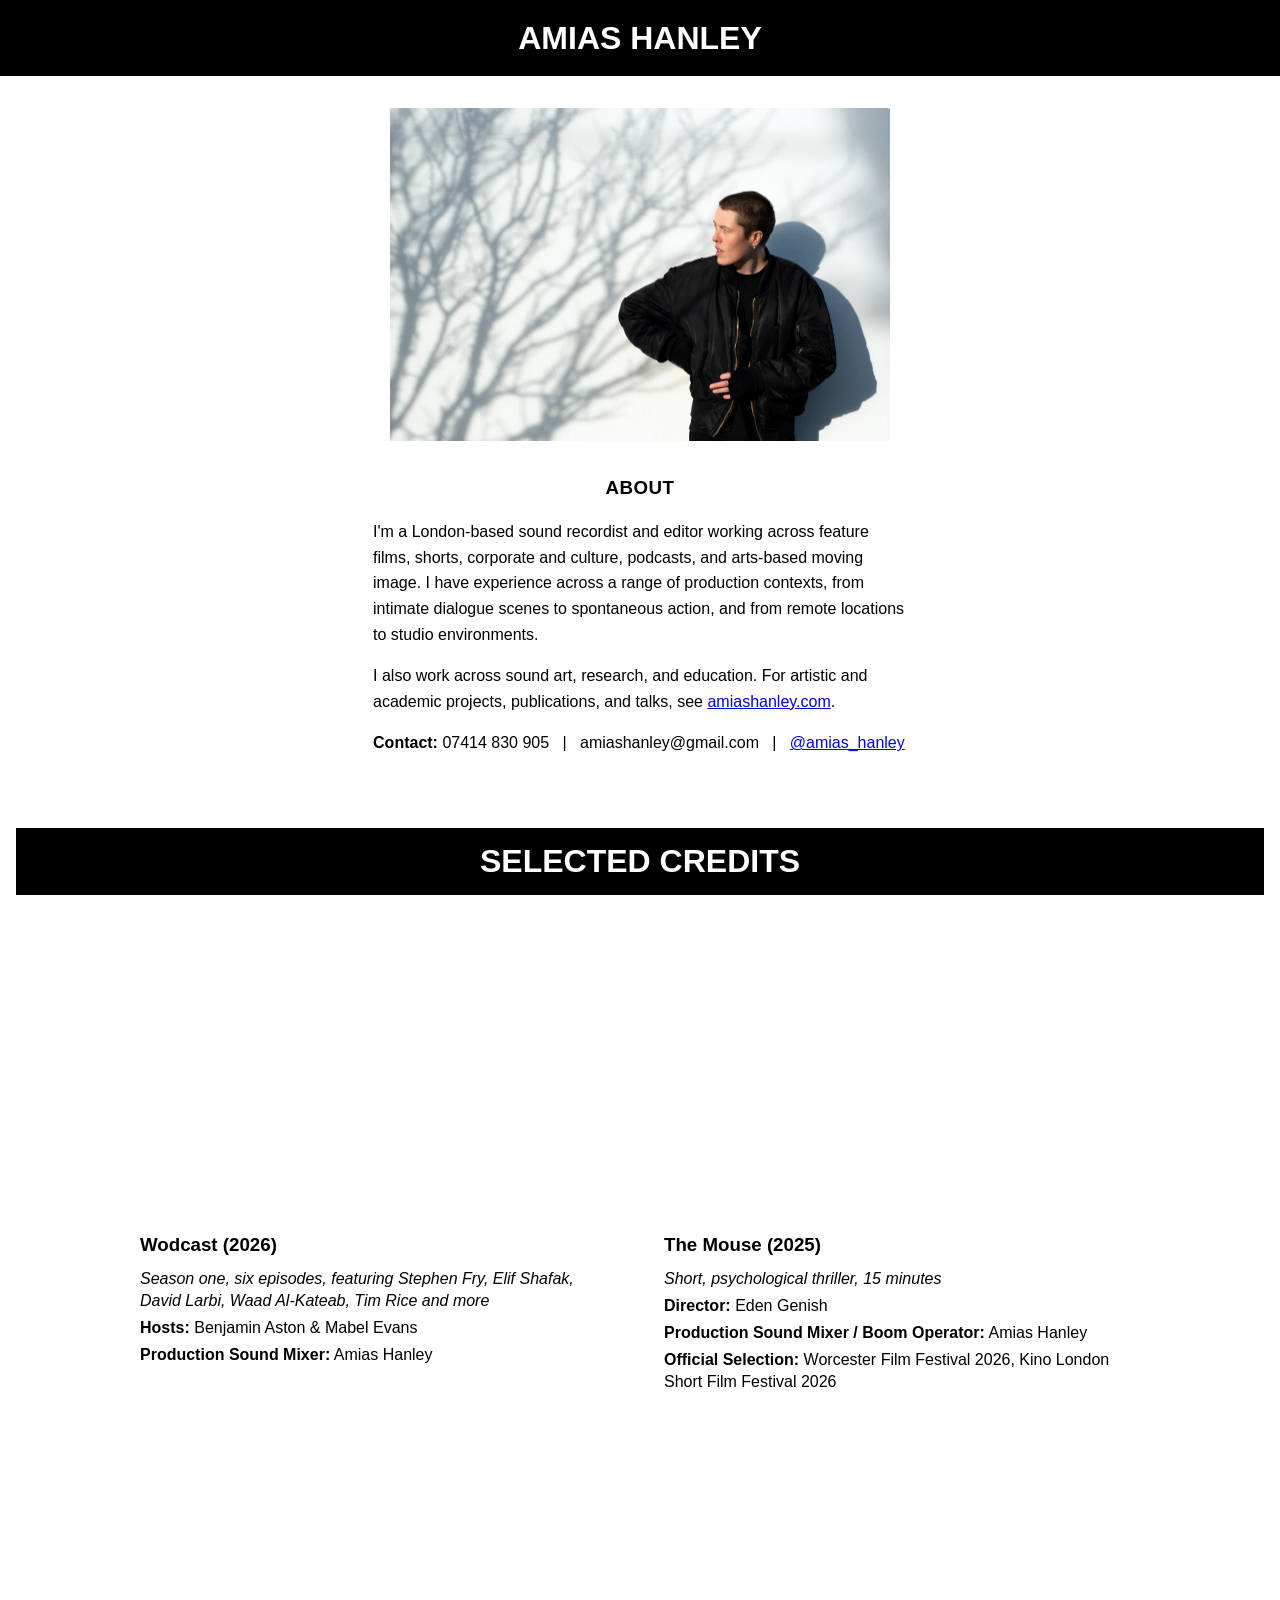
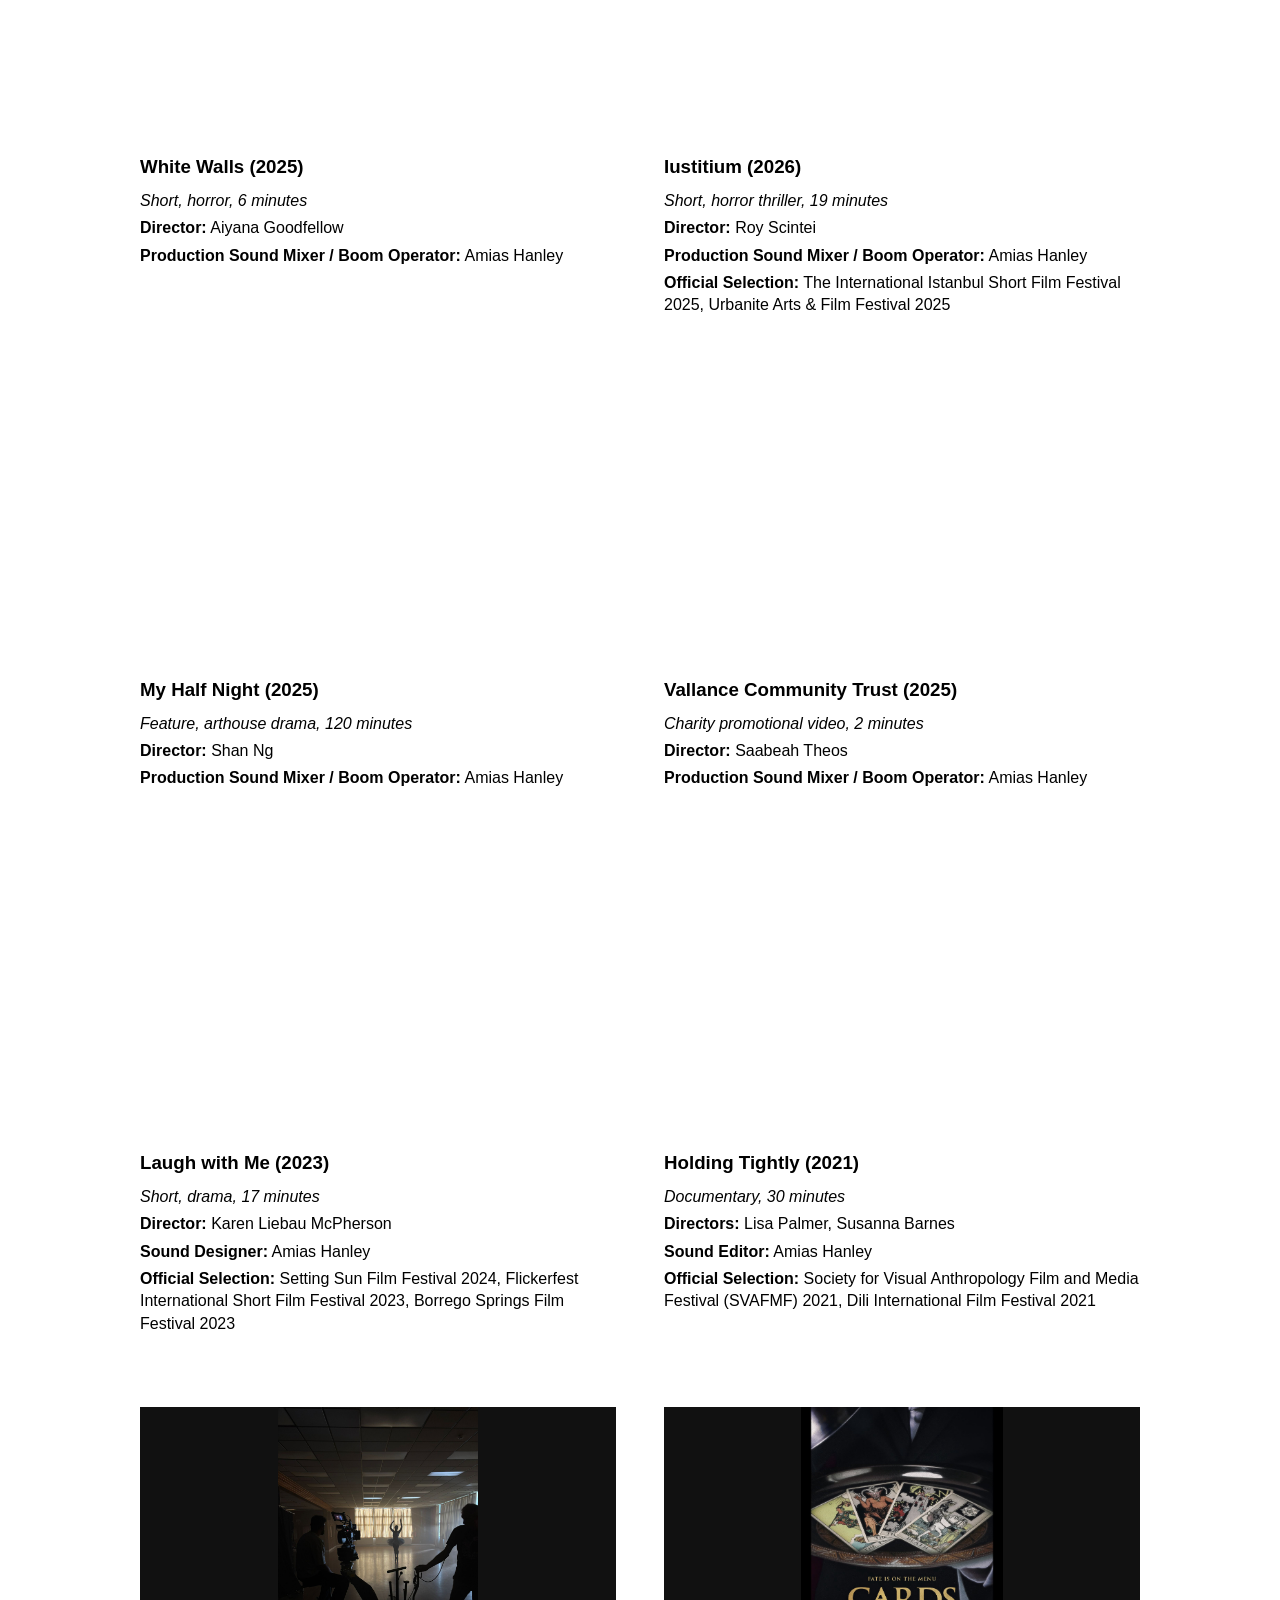
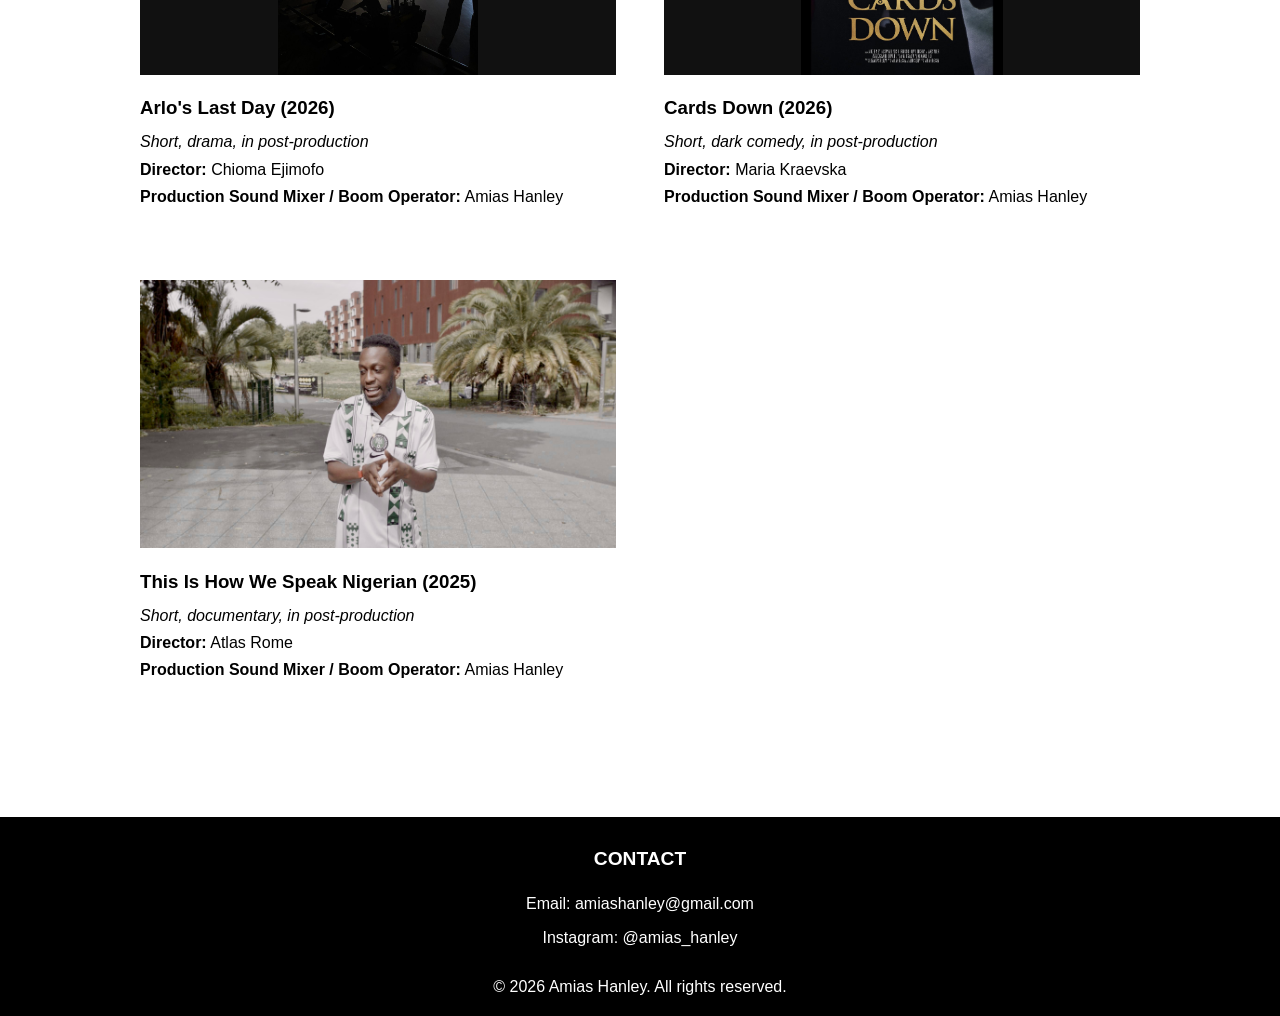
==== index.html @ 49373cad "Remove dynamic title section from index.html Removed dynamic title section from the HTML." ====
<!DOCTYPE html>
<html lang="en">
<head>
  <meta charset="UTF-8">
  <meta name="viewport" content="width=device-width, initial-scale=1.0">

  <title>Amias Hanley | Sound</title>

  <link rel="icon" href="images/003-ahs.favicon.transparent.png" type="image/png">

  <link rel="preconnect" href="https://fonts.googleapis.com">
  <link rel="preconnect" href="https://fonts.gstatic.com" crossorigin>
  <link href="https://fonts.googleapis.com/css2?family=IBM+Plex+Sans:ital,wght@0,300;0,400;0,500;0,600;0,700;1,400&display=swap" rel="stylesheet">

  <link rel="stylesheet" href="style.css">
</head>
<body>
  <!-- Header Section -->
  <header>
    <h1>AMIAS HANLEY</h1>
  </header>

    <!-- About Section -->
<section id="about">
  <img src="images/001-amias-hanley-photo-devika-bilimoria.jpg" alt="Portrait of Amias Hanley. Photo: Devika Bilimoria">
  <h3>ABOUT</h3>
  <p>I'm a London-based sound recordist and editor working across feature films, shorts, corporate and culture, podcasts, and arts-based moving image. I have experience across a range of production contexts, from intimate dialogue scenes to spontaneous action, and from remote locations to studio environments.</p>

  <p>I also work across sound art, research, and education. For artistic and academic projects, publications, and talks, see <a href="https://www.amiashanley.com" target="_blank">amiashanley.com</a>.</p>
  <p><strong>Contact:</strong> 07414 830 905 &nbsp; | &nbsp; amiashanley@gmail.com &nbsp; | &nbsp; <a href="https://instagram.com/amias_hanley" target="_blank">@amias_hanley</a></p>
</section>

<!-- Film Section: Video Grid -->
<section id="film-section">
  <h2 class="film-heading">Selected Credits</h2>
  <div class="content-grid">

    <!-- Wodcast -->
    <div class="content-item">
      <div class="video-container">
        <iframe 
          src="https://www.youtube.com/embed/XvIjph0xPK0" 
          title="YouTube video player" 
          frameborder="0" 
          allow="accelerometer; autoplay; clipboard-write; encrypted-media; gyroscope; picture-in-picture" 
          allowfullscreen>
        </iframe>
      </div>
      <div class="project">
        <h3>Wodcast (2026)</h3>
        <p><em>Season one, six episodes, featuring Stephen Fry, Elif Shafak, David Larbi, Waad Al-Kateab, Tim Rice and more</em></p>
        <p><strong>Hosts:</strong> Benjamin Aston & Mabel Evans</p>
        <p><strong>Production Sound Mixer:</strong> Amias Hanley</p>
      </div>
    </div>

     <!-- The Mouse -->
    <div class="content-item">
  <div class="video-container">
    <iframe 
      src="https://www.youtube.com/embed/_j5LCXTcDgM" 
      title="YouTube video player" 
      frameborder="0" 
      allow="accelerometer; autoplay; clipboard-write; encrypted-media; gyroscope; picture-in-picture" 
      allowfullscreen>
    </iframe>
  </div>
  <div class="project">
    <h3>The Mouse (2025)</h3>
    <p><em>Short, psychological thriller, 15 minutes</em></p>
    <p><strong>Director:</strong> Eden Genish</p>
    <p><strong>Production Sound Mixer / Boom Operator:</strong> Amias Hanley</p>
    <p><strong>Official Selection:</strong> Worcester Film Festival 2026, Kino London Short Film Festival 2026</p>
  </div>
</div>

    <!-- White Walls -->
    <div class="content-item">
      <div class="video-container">
        <iframe 
          src="https://www.youtube.com/embed/Se4Akojj3Lo" 
          title="YouTube video player" 
          frameborder="0" 
          allow="accelerometer; autoplay; clipboard-write; encrypted-media; gyroscope; picture-in-picture" 
          allowfullscreen>
        </iframe>
      </div>
      <div class="project">
        <h3>White Walls (2025)</h3>
        <p><em>Short, horror, 6 minutes</em></p>
        <p><strong>Director:</strong> Aiyana Goodfellow</p>
        <p><strong>Production Sound Mixer / Boom Operator:</strong> Amias Hanley</p>
      </div>
    </div>

    <!-- Iustitium -->
    <div class="content-item">
  <div class="video-container">
    <iframe width="560" height="315" src="https://www.youtube.com/embed/ovKR_017igU?si=QKPlKV_r1Uzd54P8" title="YouTube video player" frameborder="0" allow="accelerometer; autoplay; clipboard-write; encrypted-media; gyroscope; picture-in-picture; web-share" referrerpolicy="strict-origin-when-cross-origin" allowfullscreen></iframe>
  </div>
  <div class="project">
    <h3>Iustitium (2026)</h3>
    <p><em>Short, horror thriller, 19 minutes</em></p>
    <p><strong>Director:</strong> Roy Scintei</p>
    <p><strong>Production Sound Mixer / Boom Operator:</strong> Amias Hanley</p>
    <p><strong>Official Selection:</strong> The International Istanbul Short Film Festival 2025, Urbanite Arts & Film Festival 2025</p>
  </div>
</div>

    <!-- My Half Night -->
    <div class="content-item">
      <div class="video-container">
        <iframe 
          src="https://www.youtube.com/embed/kbrAOAvagnM" 
          title="YouTube video player" 
          frameborder="0" 
          allow="accelerometer; autoplay; clipboard-write; encrypted-media; gyroscope; picture-in-picture" 
          allowfullscreen>
        </iframe>
      </div>
      <div class="project">
        <h3>My Half Night (2025)</h3>
        <p><em>Feature, arthouse drama, 120 minutes</em></p>
        <p><strong>Director:</strong> Shan Ng</p>
        <p><strong>Production Sound Mixer / Boom Operator:</strong> Amias Hanley</p>
      </div>
    </div>

    <!-- Vallance Community Trust -->
<div class="content-item">
  <div class="video-container">
    <iframe 
      src="https://player.vimeo.com/video/1195422866"
      frameborder="0" 
      allow="autoplay; fullscreen; picture-in-picture" 
      allowfullscreen>
    </iframe>
  </div>
  <div class="project">
    <h3>Vallance Community Trust (2025)</h3>
    <p><em>Charity promotional video, 2 minutes</em></p>
    <p><strong>Director:</strong> Saabeah Theos</p>
    <p><strong>Production Sound Mixer / Boom Operator:</strong> Amias Hanley</p>
  </div>
</div>

    <!-- Laugh with Me -->
    <div class="content-item">
      <div class="video-container">
        <iframe 
          src="https://www.youtube.com/embed/NxhBD2s2a7E" 
          title="YouTube video player" 
          frameborder="0" 
          allow="accelerometer; autoplay; clipboard-write; encrypted-media; gyroscope; picture-in-picture" 
          allowfullscreen>
        </iframe>
      </div>
      <div class="project">
        <h3>Laugh with Me (2023)</h3>
        <p><em>Short, drama, 17 minutes</em></p>
        <p><strong>Director:</strong> Karen Liebau McPherson</p>
        <p><strong>Sound Designer:</strong> Amias Hanley</p>
        <p><strong>Official Selection:</strong> Setting Sun Film Festival 2024, Flickerfest International Short Film Festival 2023, Borrego Springs Film Festival 2023</p>
      </div>
    </div>

    <!-- Holding Tightly -->
    <div class="content-item">
      <div class="video-container">
        <iframe 
          src="https://player.vimeo.com/video/551351079"
          frameborder="0" 
          allow="autoplay; fullscreen; picture-in-picture" 
          allowfullscreen>
        </iframe>
      </div>
      <div class="project">
        <h3>Holding Tightly (2021)</h3> 
        <p><em>Documentary, 30 minutes</em></p>
        <p><strong>Directors:</strong> Lisa Palmer, Susanna Barnes</p>
        <p><strong>Sound Editor:</strong> Amias Hanley</p>
        <p><strong>Official Selection:</strong> Society for Visual Anthropology Film and Media Festival (SVAFMF) 2021, Dili International Film Festival 2021</p>
      </div>
    </div>

    <!-- Arlo's Last Day: still in post -->
    <div class="content-item">
      <div class="video-container is-poster">
        <img src="images/001-arlo's-last-day-bts.jpg" alt="arlo's-last-day-bts">
      </div>
      <div class="project">
        <h3>Arlo's Last Day (2026)</h3>
        <p><em>Short, drama, in post-production</em></p>
        <p><strong>Director:</strong> Chioma Ejimofo</p>
        <p><strong>Production Sound Mixer / Boom Operator:</strong> Amias Hanley</p>
      </div>
    </div>

    <!-- Cards Down: still in post -->
    <div class="content-item"> 
      <div class="video-container is-poster">
        <img src="images/001-cards-down.jpg" alt="cards-down">
      </div>
      <div class="project">
        <h3>Cards Down (2026)</h3>
        <p><em>Short, dark comedy, in post-production</em></p>
        <p><strong>Director:</strong> Maria Kraevska</p>
        <p><strong>Production Sound Mixer / Boom Operator:</strong> Amias Hanley</p>
      </div>
    </div>

 <!-- This Is How We Speak Nigerian: NOTE - need filmmaker permission before using footage -->
    <div class="content-item">
      <div class="video-container">
        <img src="images/001-tihwsn.jpg" alt="This Is How We Speak Nigerian (film still)" style="width: 100%; height: auto; object-fit: cover;">
      </div>
      <div class="project">
        <h3>This Is How We Speak Nigerian (2025)</h3>
        <p><em>Short, documentary, in post-production</em></p>
        <p><strong>Director:</strong> Atlas Rome</p>
        <p><strong>Production Sound Mixer / Boom Operator:</strong> Amias Hanley</p>
      </div>
    </div>
    
  </div>
</section>
  
  <!-- Footer Section -->
<footer>
  <div class="footer-content">
    <div class="contact">
      <h3>Contact</h3>
      <p>Email: amiashanley@gmail.com</p>
      <p>Instagram: @amias_hanley</p>
      <!-- Or add social media links -->
    </div>
    <div class="copyright">
      <p>&copy; 2026 Amias Hanley. All rights reserved.</p>
    </div>
  </div>
</footer>

  <!-- Link to your JavaScript file -->
  <script src="script.js"></script>
</body>
</html>
---- style.css ----
body {
  font-family: Arial, sans-serif;
  margin: 0;
  padding: 0;
  line-height: 1.6;
}

header {
  text-align: center;
  background: #000000;
  color: #fff;
  padding: 0.02rem 0;
  margin: 0;
  line-height: 1;
}

#about {
  text-align: left;
  margin: 2rem auto;
  max-width: 800px;
  padding: 0 2rem;
}

#about img {
  max-width: 100%;
  height: auto; 
  display: block; 
  margin: 0 auto;
}

@media (min-width: 768px) {
  #about img {
    max-width: 500px;
  }
}

.project {
  text-align: left;
  margin-bottom: 1.5rem;
}

.project h3 {
  margin-bottom: 0.5rem;
}

h2 {
  font-family: Arial, sans-serif;
  font-size: 2rem;
  text-align: center;
  margin: 1.5rem 0;
  color: #000000;;
}

#about h3 {
  text-align: center;
  margin-top: 2rem;
  margin-bottom: 1rem;
  text-transform: uppercase;
  letter-spacing: 0.5px;
  font-weight: bold;
}

#about p {
  max-width: 60ch;
  margin-left: auto;
  margin-right: auto;
}

.film-heading {
  font-family: Arial, sans-serif;
  font-size: 2rem;
  text-align: center;
  margin: 1.5rem auto;
  background: #000000;
  color: #fff;
  padding: 0.5rem;
  text-transform: uppercase;
}

.podcast-heading {
  font-family: Arial, sans-serif;
  font-size: 2rem;
  text-align: center;
  margin: 1.5rem 0;
  background: #000000;
  color: #fff;
  padding: 0.5rem;
  text-transform: uppercase;
  
}

.project p {
  margin: 0.3rem 0;
  line-height: 1.4;
}

.content-grid {
  display: grid;
  grid-template-columns: repeat(2, 1fr);
  gap: 3rem; /* Increase from 2rem */
  margin: 3rem; /* Increase from 2rem */
  max-width: 1000px; /* Add a max-width */
  margin-left: auto;
  margin-right: auto;
}

.content-item {
  text-align: center;
}

/* Video Container Styling */
.video-container {
  position: relative;
  padding-bottom: 56.25%; /* 16:9 aspect ratio */
  height: 0;
  overflow: hidden;
  max-width: 100%;
}

.video-container iframe {
  position: absolute;
  top: 0;
  left: 0;
  width: 100%;
  height: 100%;
  border: 0;
}

/* Poster variant: same box, different content fit */
.video-container.is-poster {
  /* keep the 16:9 box unless you want a taller poster shape */
  background: #111;  /* letterbox tone */
}

/* Make the image fill the box without cropping */
.video-container.is-poster > img {
  position: absolute;   /* match iframe positioning */
  top: 0; left: 0;
  width: 100%;
  height: 100%;
  object-fit: contain;   /* full poster visible, no crop */
  display: block;
  border: 0;
}

/* Podcast Container Styling */
.podcast-container {
  position: relative;
  width: 100%;
  height: 360px; /* Increased height to accommodate larger players */
  overflow: hidden;
  box-shadow: 0 2px 8px rgba(0,0,0,0.1);
}

/* Prevent poster cropping inside the video aspect box */
.poster-container {
  display: flex;
  justify-content: center;
  align-items: center;
  overflow: hidden; /* keeps the box shape consistent */
}

.poster-image {
  width: 100%;
  height: 100%;
  object-fit: contain; /* ensure full poster is visible */
  background: #111; /* optional letterbox space for aesthetics */
}

.podcast-logo {
  position: absolute;
  top: 0;
  left: 0;
  width: 100%;
  height: 180px; /* Height for logo */
  object-fit: cover;
  z-index: 1;
}

/* Special case for podcasts without players - image fills full container */
.podcast-container.image-only .podcast-logo {
  height: 100%; /* Fill the entire 360px container */
}

.podcast-container iframe {
  position: absolute;
  bottom: 0;
  left: 0;
  width: 100%;
  height: 180px;
  border: 0;
  z-index: 2;
}

/* Responsive Design */
@media (max-width: 768px) {
  .content-grid {
    grid-template-columns: 1fr;
  }
}

#dynamic-title {
  font-size: 2rem;
  text-align: center;
  display: flex;
  justify-content: center;
  align-items: center;
}

#changing-text {
  display: inline-block;
  width: 8ch;
  text-align: center;
  margin-left: 0.5rem;
  animation: fade-in-out 3s infinite;
  color: goldenrod;
}

@keyframes fade-in-out {
  0% { opacity: 1; }
  100% { opacity: 1; }
}

footer {
  background: #000000;
  color: #fff;
  text-align: center;
  padding: 0.5rem 0;
  margin-top: 3rem;
}

.footer-content {
  max-width: 800px;
  margin: 0 auto;
  padding: 0 2rem;
}

footer h3 {
  margin-bottom: 1rem;
  font-size: 1.2rem;
  text-transform: uppercase;
}

footer p {
  margin: 0.5rem 0;
}

.contact {
  margin-bottom: 1.5rem;
}

section {
  padding: 1rem;
}

.content-grid {
  padding: 0 1rem;
}

.content-item, iframe {
  max-width: 100%; 
}
#about p {
  max-width: 60ch;
  margin-left: auto;
  margin-right: auto;
}

#about h3 {
  text-transform: uppercase;
  letter-spacing: 0.5px;
  font-weight: bold;
}

#about img {
  border-radius: 2px;
}
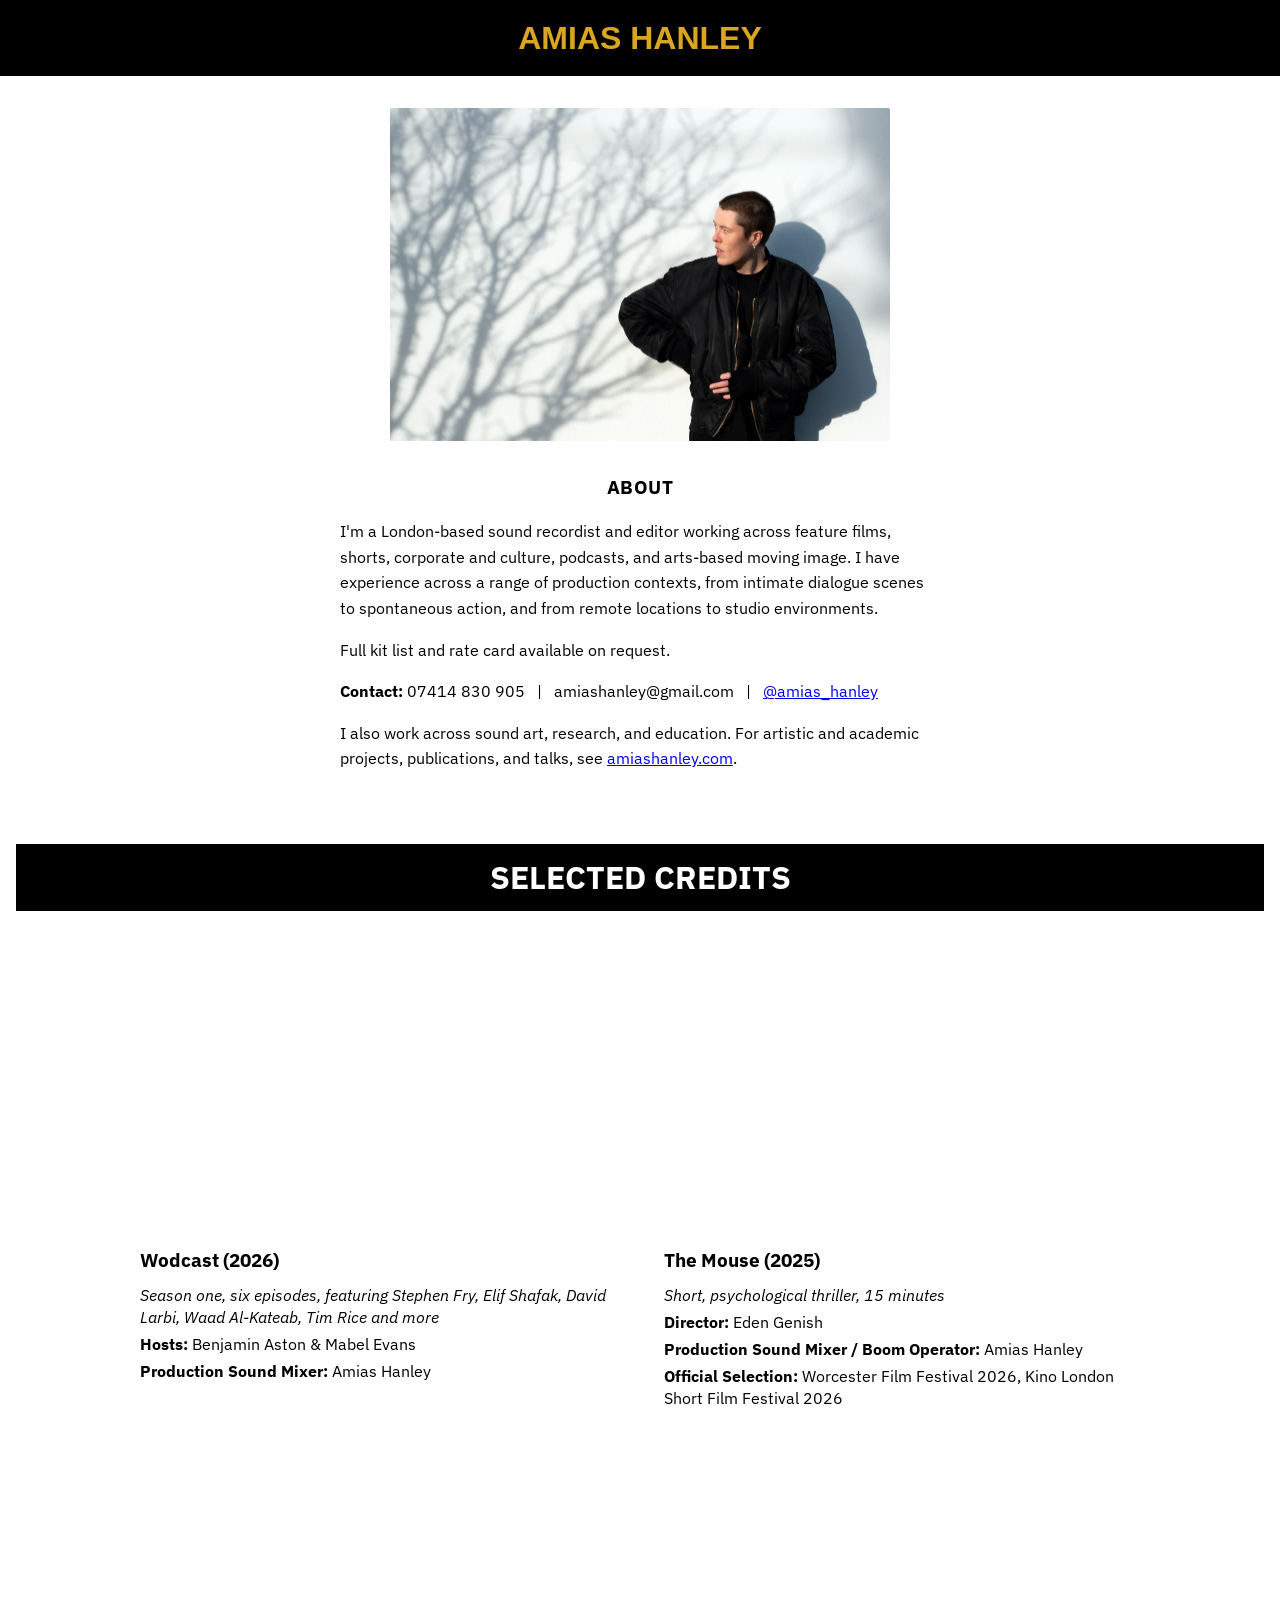
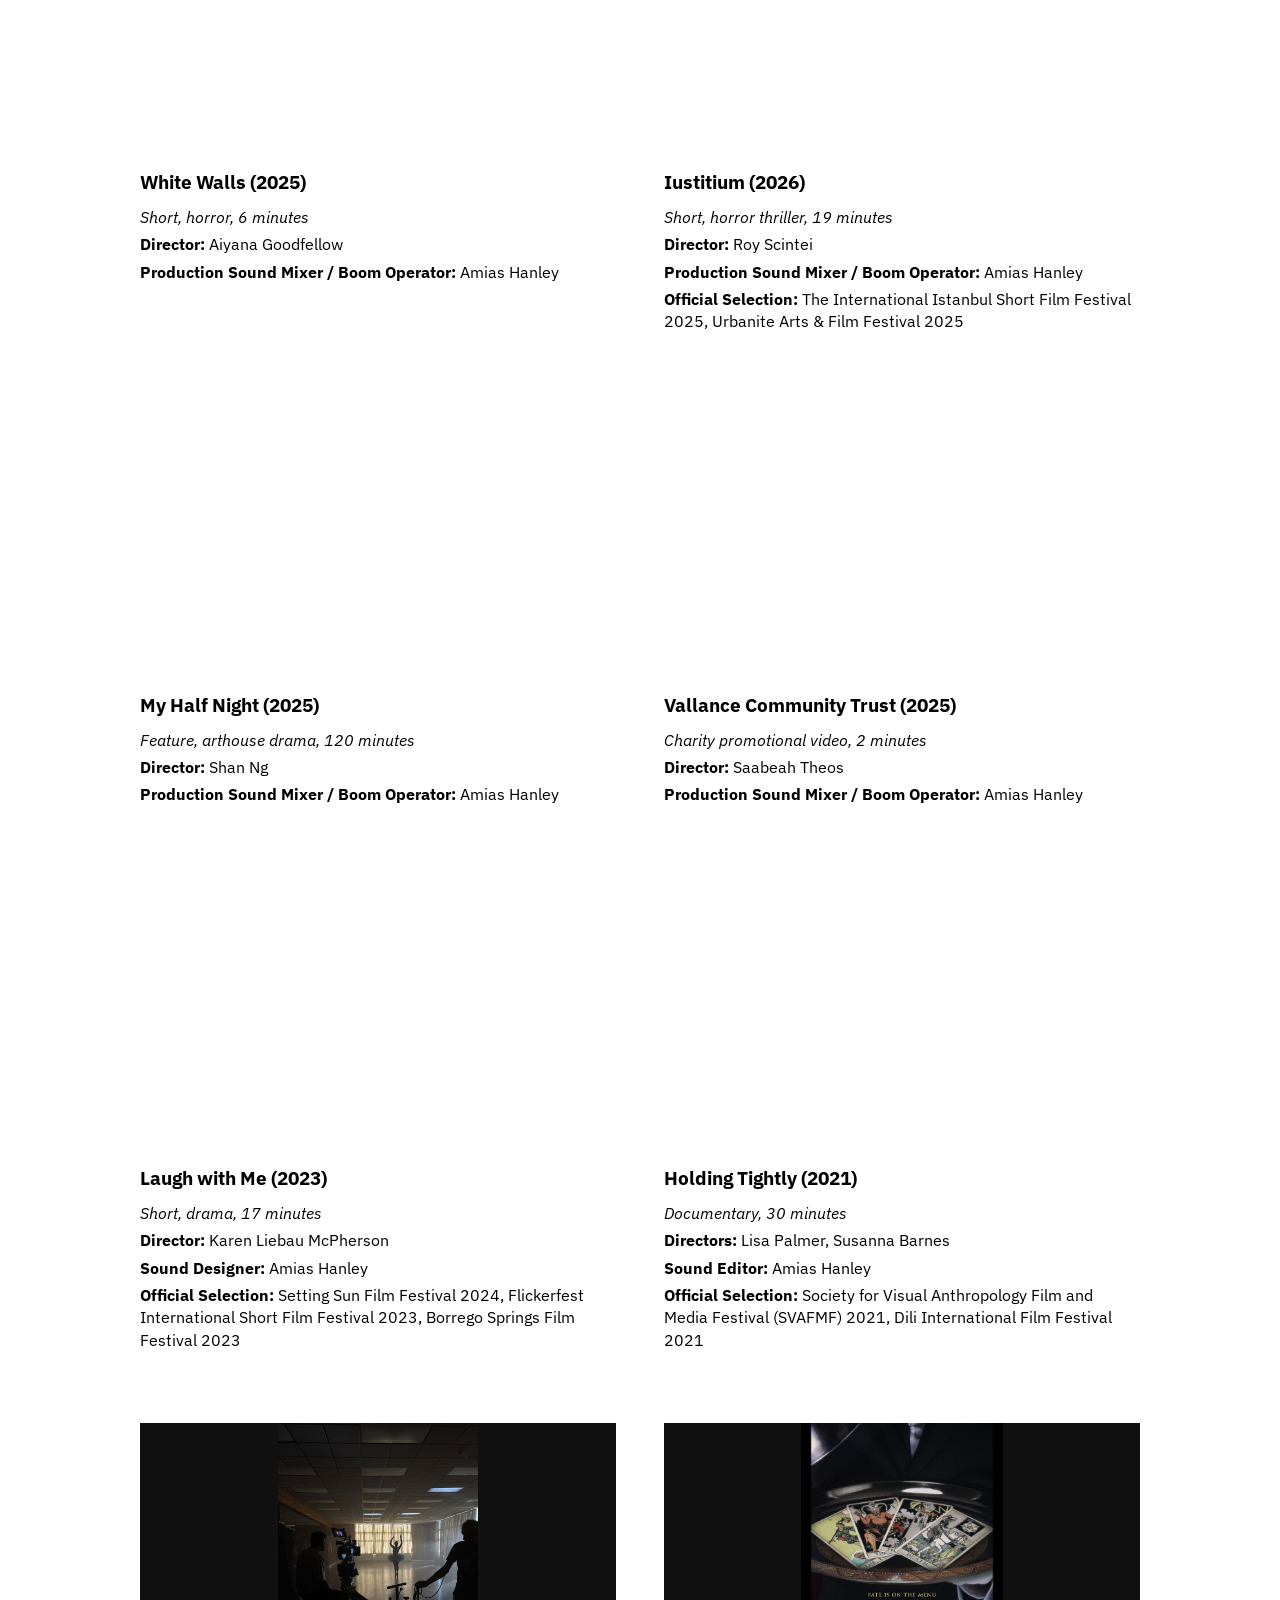
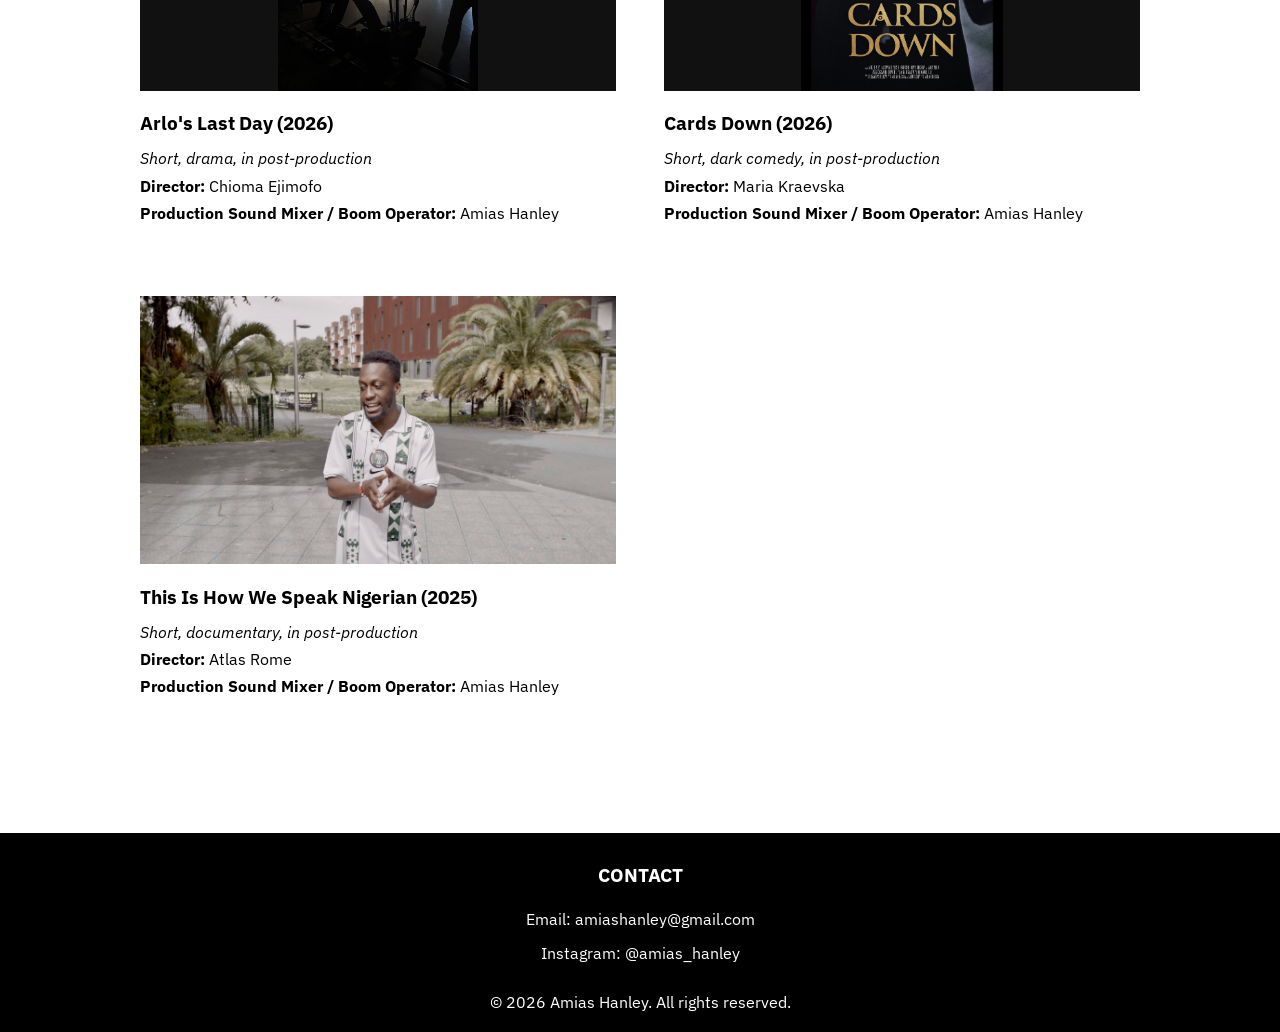
==== commit 02312562: "Update contact details and add kit list note Rearranged contact information and added a note about k" ====
--- a/index.html
+++ b/index.html
@@ -26,8 +26,11 @@
   <h3>ABOUT</h3>
   <p>I'm a London-based sound recordist and editor working across feature films, shorts, corporate and culture, podcasts, and arts-based moving image. I have experience across a range of production contexts, from intimate dialogue scenes to spontaneous action, and from remote locations to studio environments.</p>
 
-  <p>I also work across sound art, research, and education. For artistic and academic projects, publications, and talks, see <a href="https://www.amiashanley.com" target="_blank">amiashanley.com</a>.</p>
-  <p><strong>Contact:</strong> 07414 830 905 &nbsp; | &nbsp; amiashanley@gmail.com &nbsp; | &nbsp; <a href="https://instagram.com/amias_hanley" target="_blank">@amias_hanley</a></p>
+<p>Full kit list and rate card available on request.</p>
+
+<p><strong>Contact:</strong> 07414 830 905 &nbsp; | &nbsp; amiashanley@gmail.com &nbsp; | &nbsp; <a href="https://instagram.com/amias_hanley" target="_blank">@amias_hanley</a></p>
+
+<p>I also work across sound art, research, and education. For artistic and academic projects, publications, and talks, see <a href="https://www.amiashanley.com" target="_blank">amiashanley.com</a>.</p>
 </section>
 
 <!-- Film Section: Video Grid -->
--- a/style.css
+++ b/style.css
@@ -1,5 +1,5 @@
 body {
-  font-family: Arial, sans-serif;
+  font-family: "IBM Plex Sans", sans-serif;
   margin: 0;
   padding: 0;
   line-height: 1.6;
@@ -7,11 +7,15 @@
 
 header {
   text-align: center;
-  background: #000000;
-  color: #fff;
+  background: #000000; 
+  color: goldenrod;
   padding: 0.02rem 0;
   margin: 0;
   line-height: 1;
+}
+
+header h1 {
+  font-family: Arial, sans-serif;
 }
 
 #about {
@@ -67,21 +71,10 @@
 }
 
 .film-heading {
-  font-family: Arial, sans-serif;
+  font-family: "IBM Plex Sans", sans-serif;
   font-size: 2rem;
   text-align: center;
   margin: 1.5rem auto;
-  background: #000000;
-  color: #fff;
-  padding: 0.5rem;
-  text-transform: uppercase;
-}
-
-.podcast-heading {
-  font-family: Arial, sans-serif;
-  font-size: 2rem;
-  text-align: center;
-  margin: 1.5rem 0;
   background: #000000;
   color: #fff;
   padding: 0.5rem;
@@ -199,28 +192,6 @@
   }
 }
 
-#dynamic-title {
-  font-size: 2rem;
-  text-align: center;
-  display: flex;
-  justify-content: center;
-  align-items: center;
-}
-
-#changing-text {
-  display: inline-block;
-  width: 8ch;
-  text-align: center;
-  margin-left: 0.5rem;
-  animation: fade-in-out 3s infinite;
-  color: goldenrod;
-}
-
-@keyframes fade-in-out {
-  0% { opacity: 1; }
-  100% { opacity: 1; }
-}
-
 footer {
   background: #000000;
   color: #fff;
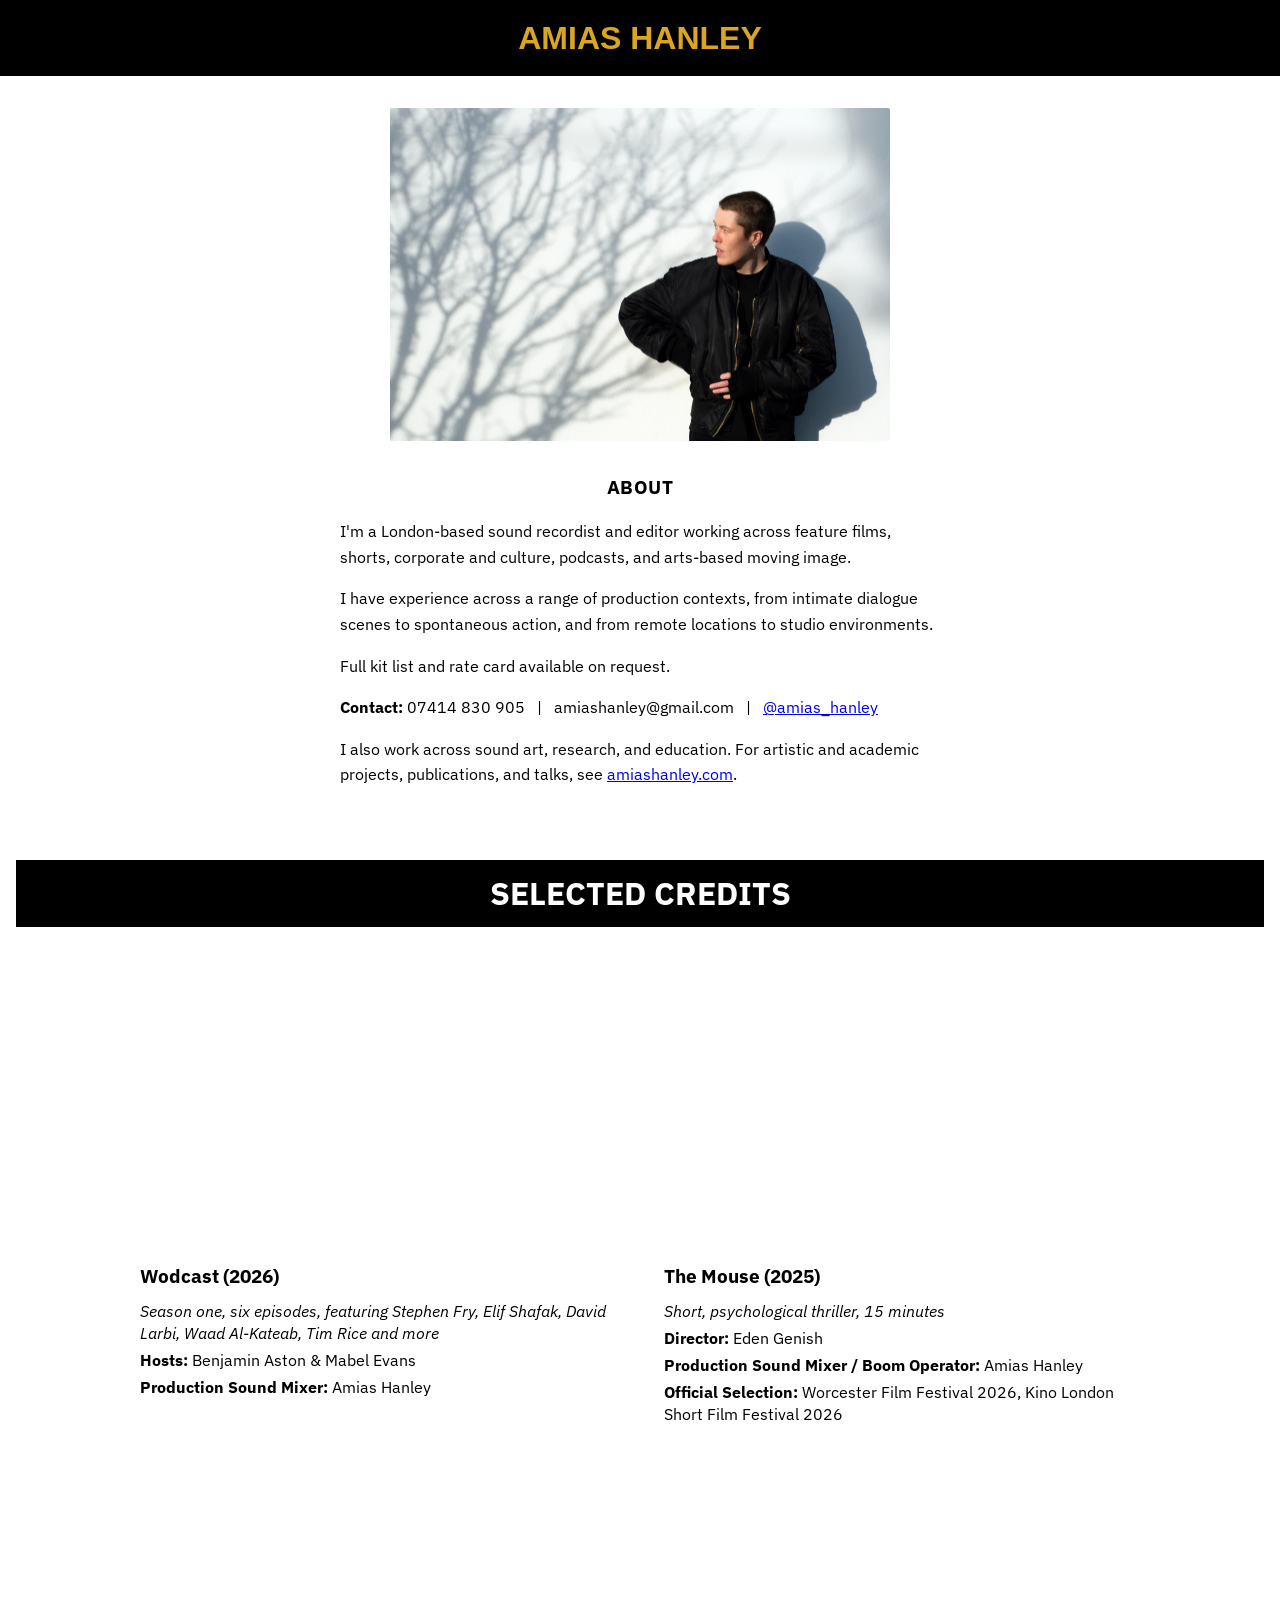
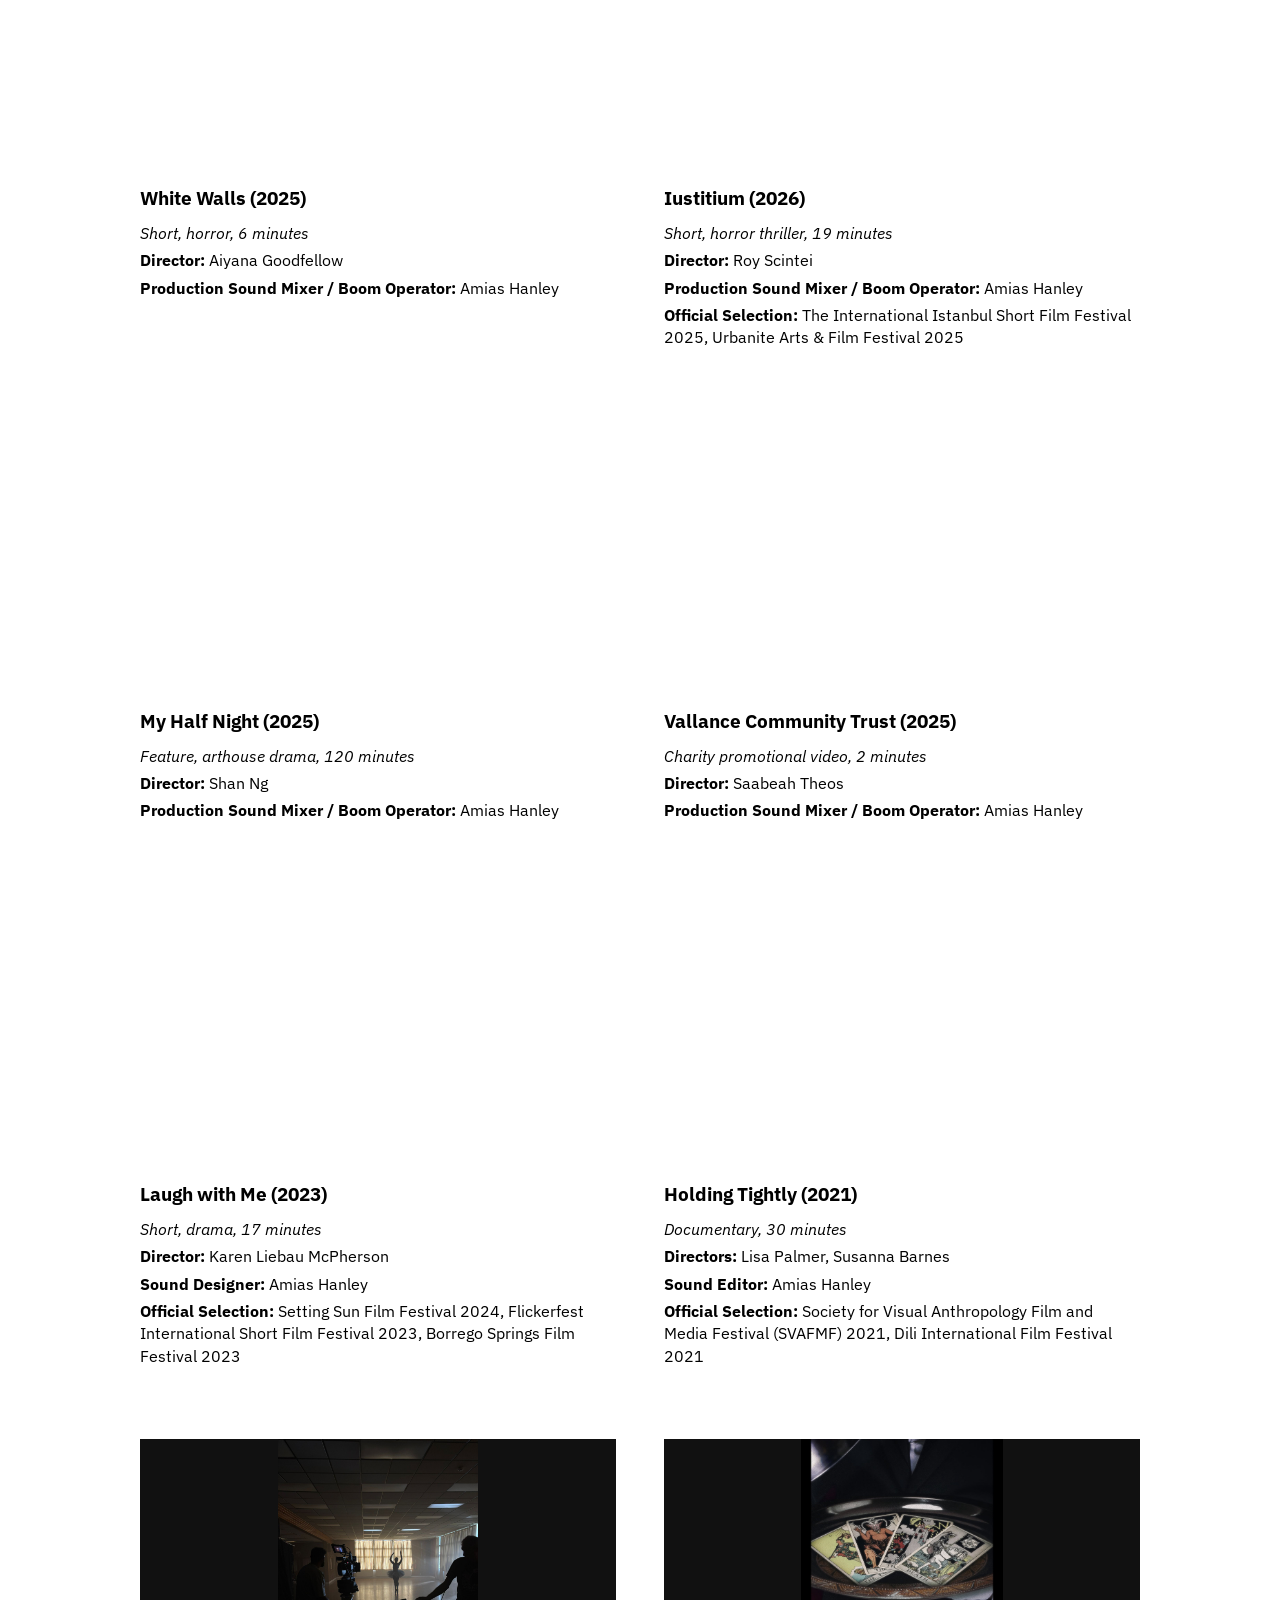
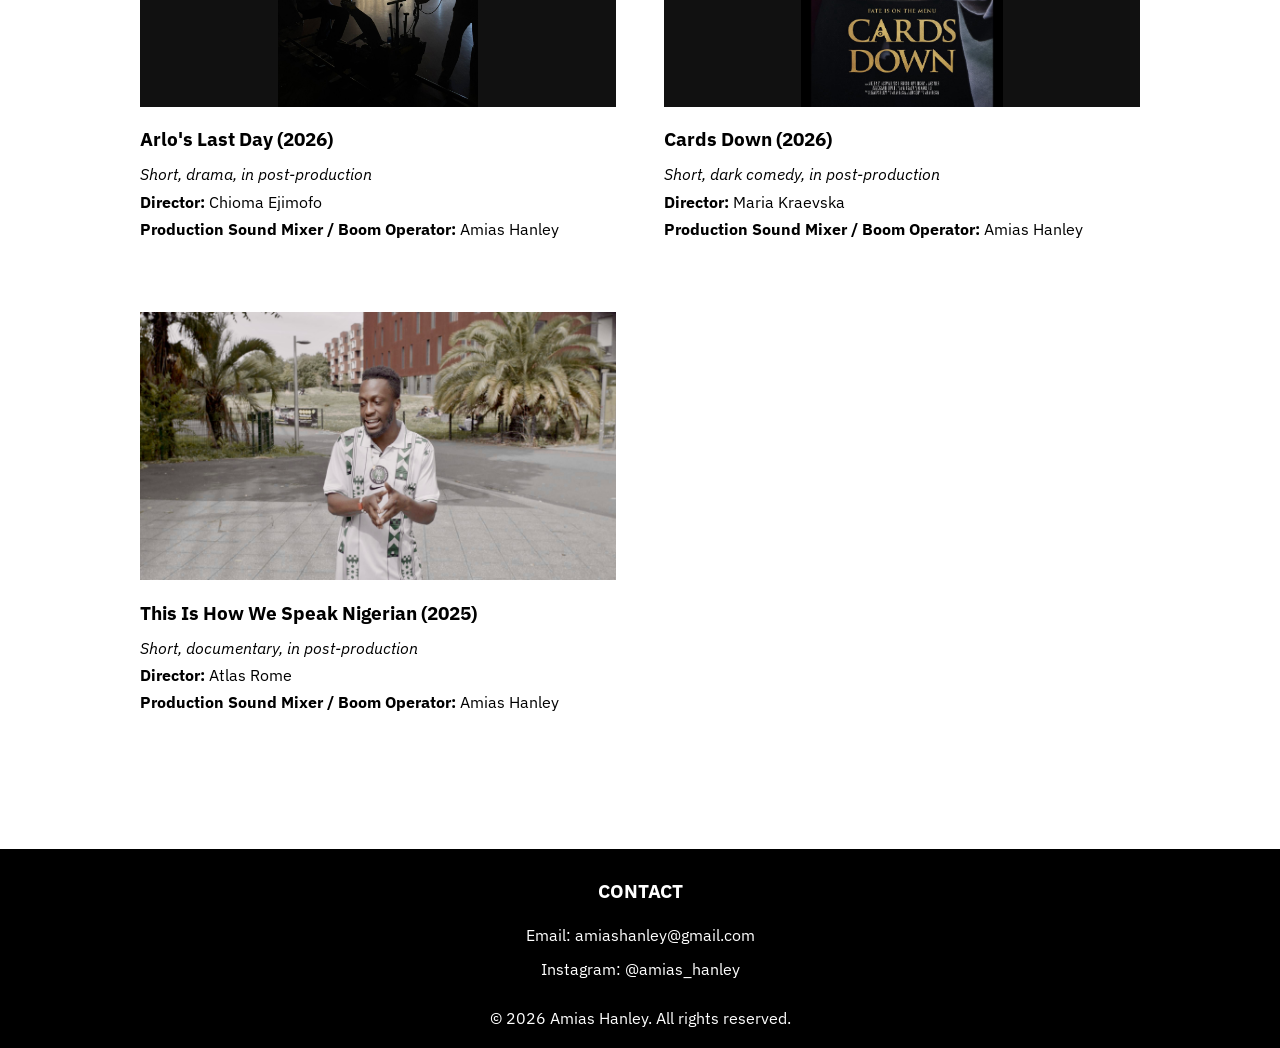
==== commit b9fc2029: "Refactor about section paragraph in index.html Split the about section paragraph into two for better" ====
--- a/index.html
+++ b/index.html
@@ -24,7 +24,9 @@
 <section id="about">
   <img src="images/001-amias-hanley-photo-devika-bilimoria.jpg" alt="Portrait of Amias Hanley. Photo: Devika Bilimoria">
   <h3>ABOUT</h3>
-  <p>I'm a London-based sound recordist and editor working across feature films, shorts, corporate and culture, podcasts, and arts-based moving image. I have experience across a range of production contexts, from intimate dialogue scenes to spontaneous action, and from remote locations to studio environments.</p>
+  <p>I'm a London-based sound recordist and editor working across feature films, shorts, corporate and culture, podcasts, and arts-based moving image.</p>
+    
+  <p>I have experience across a range of production contexts, from intimate dialogue scenes to spontaneous action, and from remote locations to studio environments.</p>
 
 <p>Full kit list and rate card available on request.</p>
 
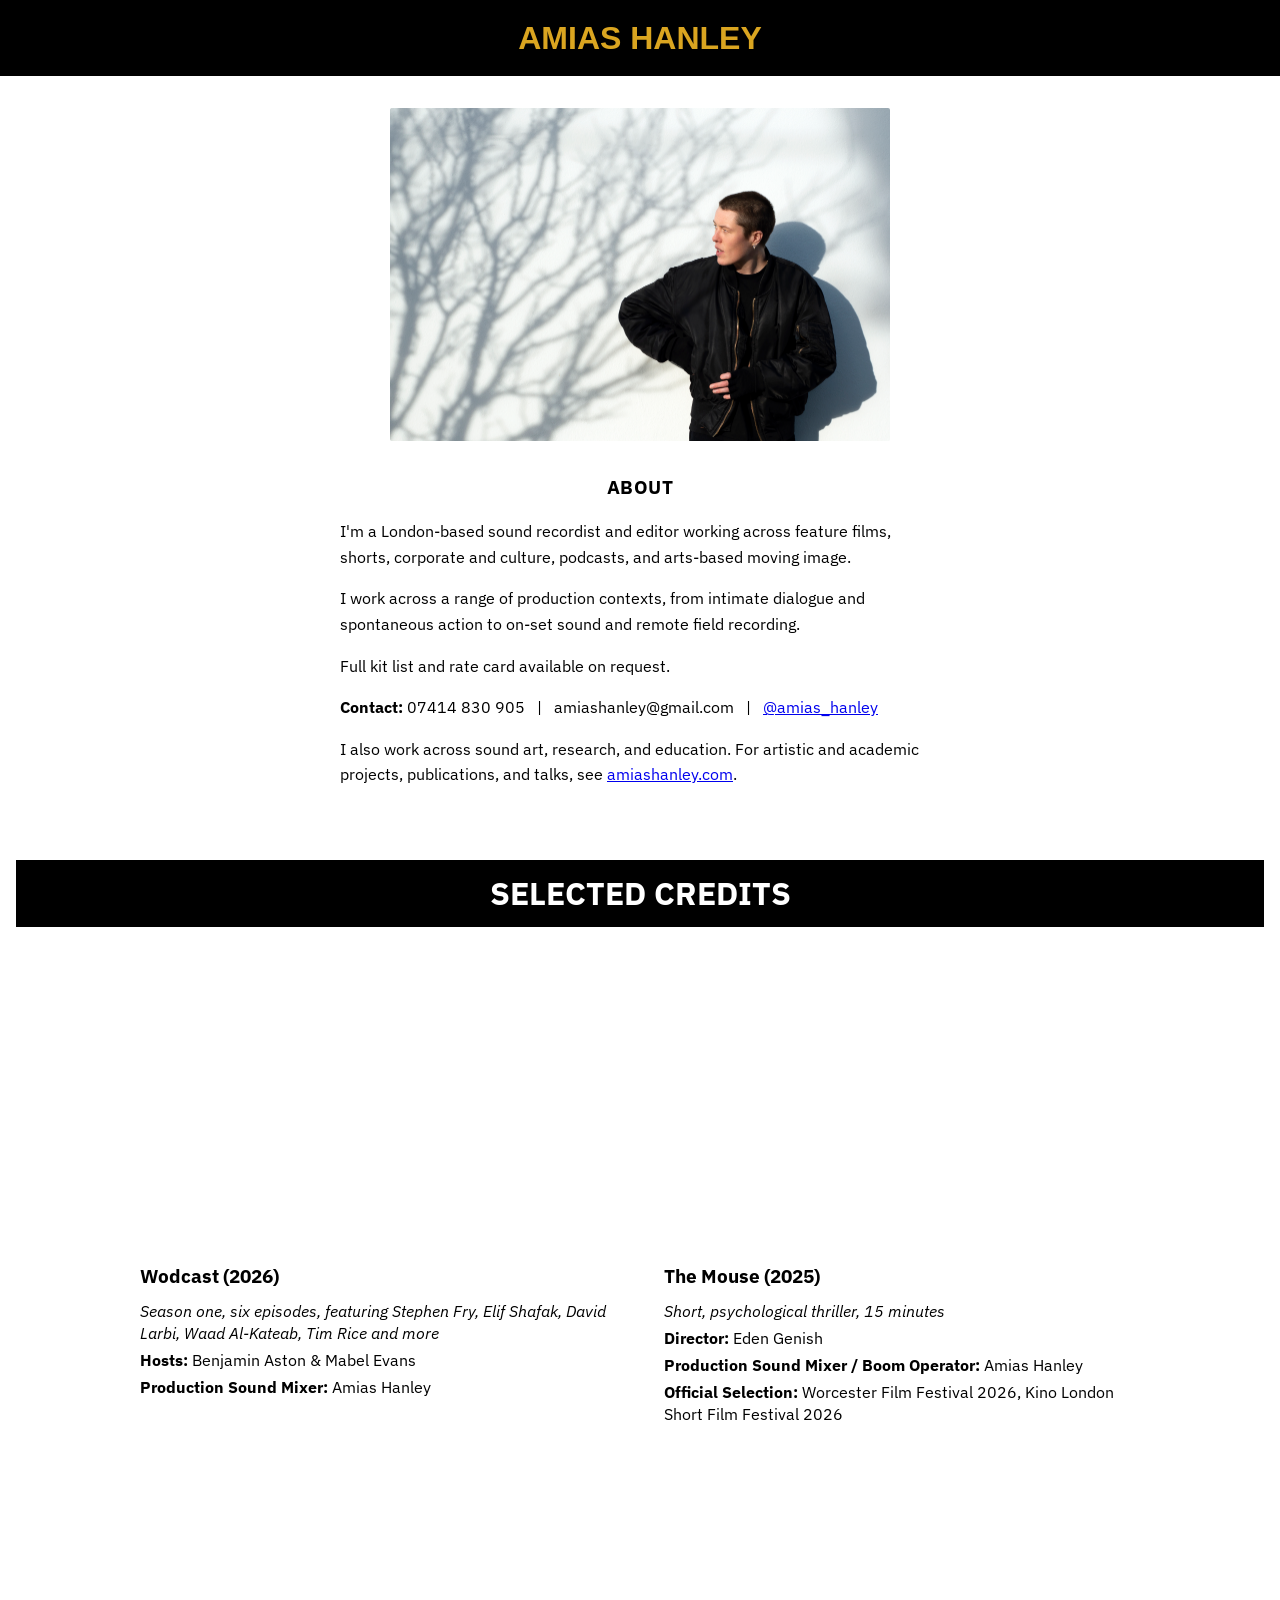
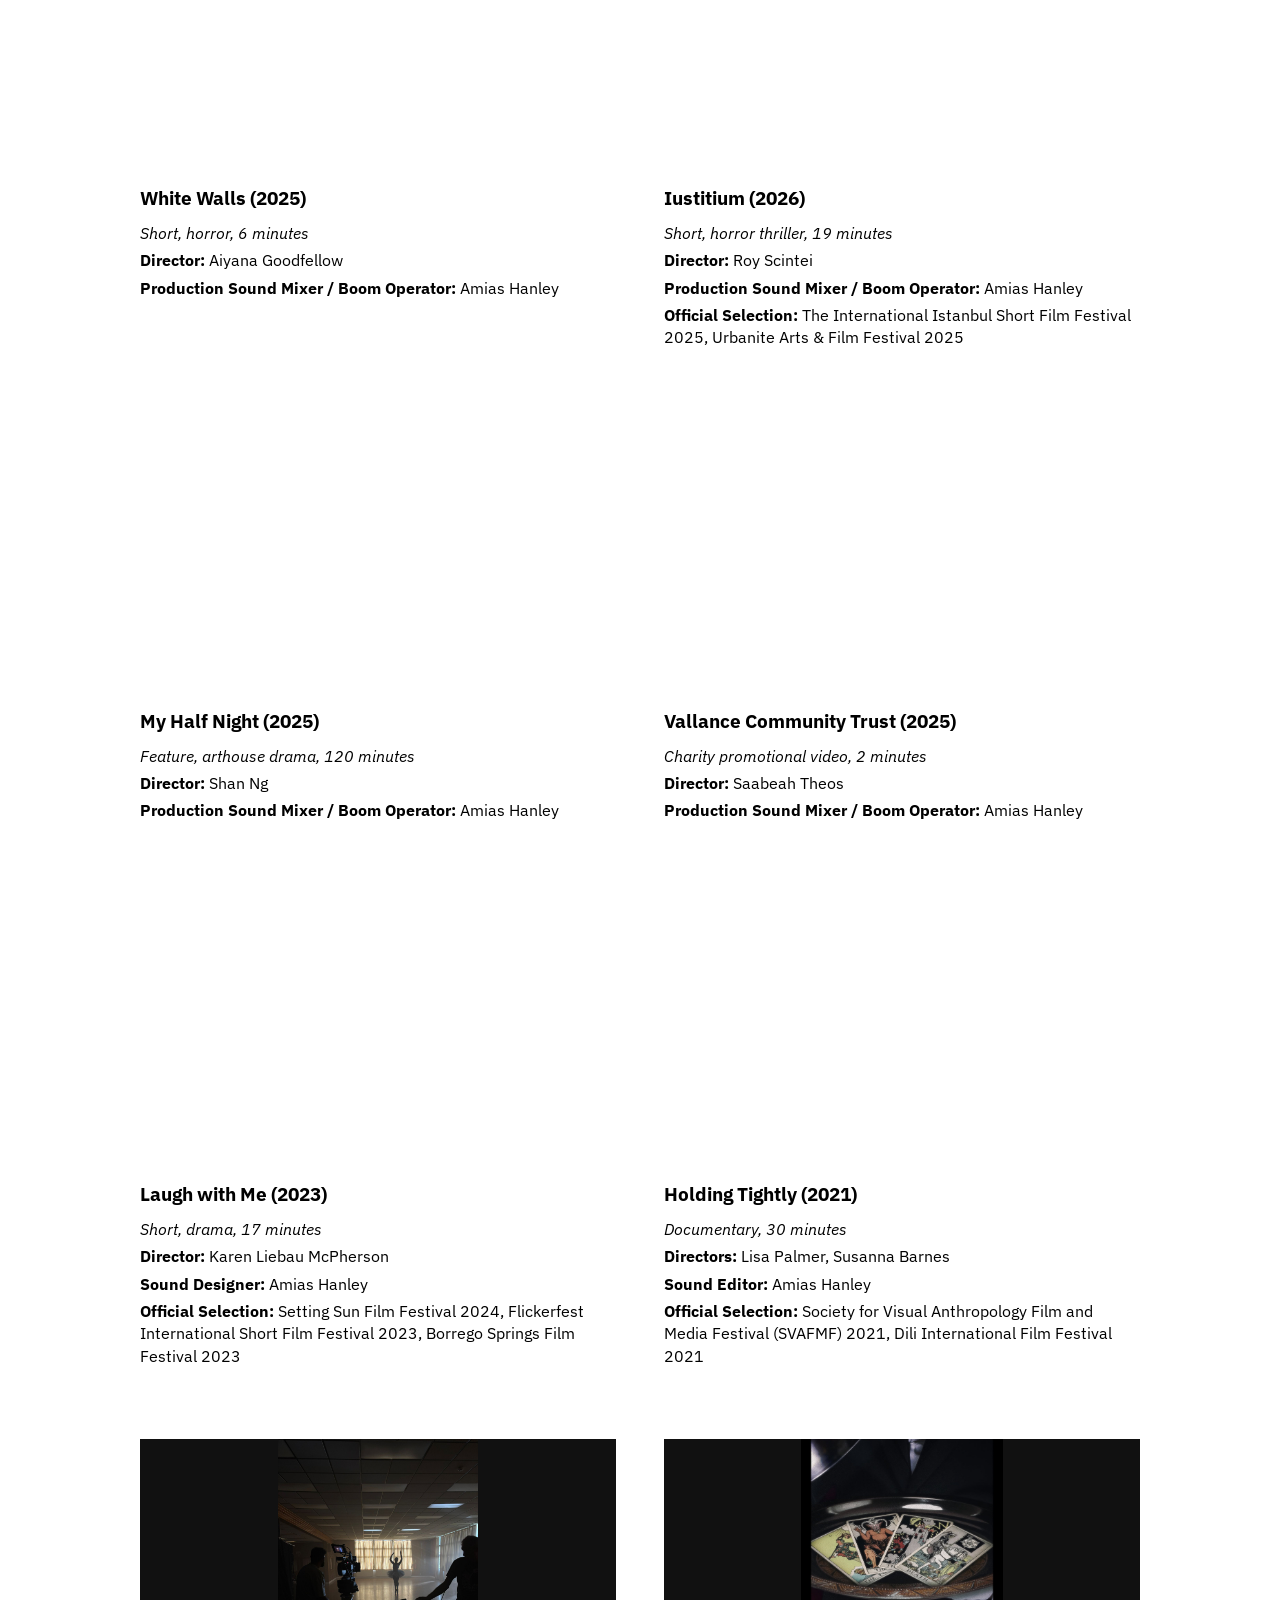
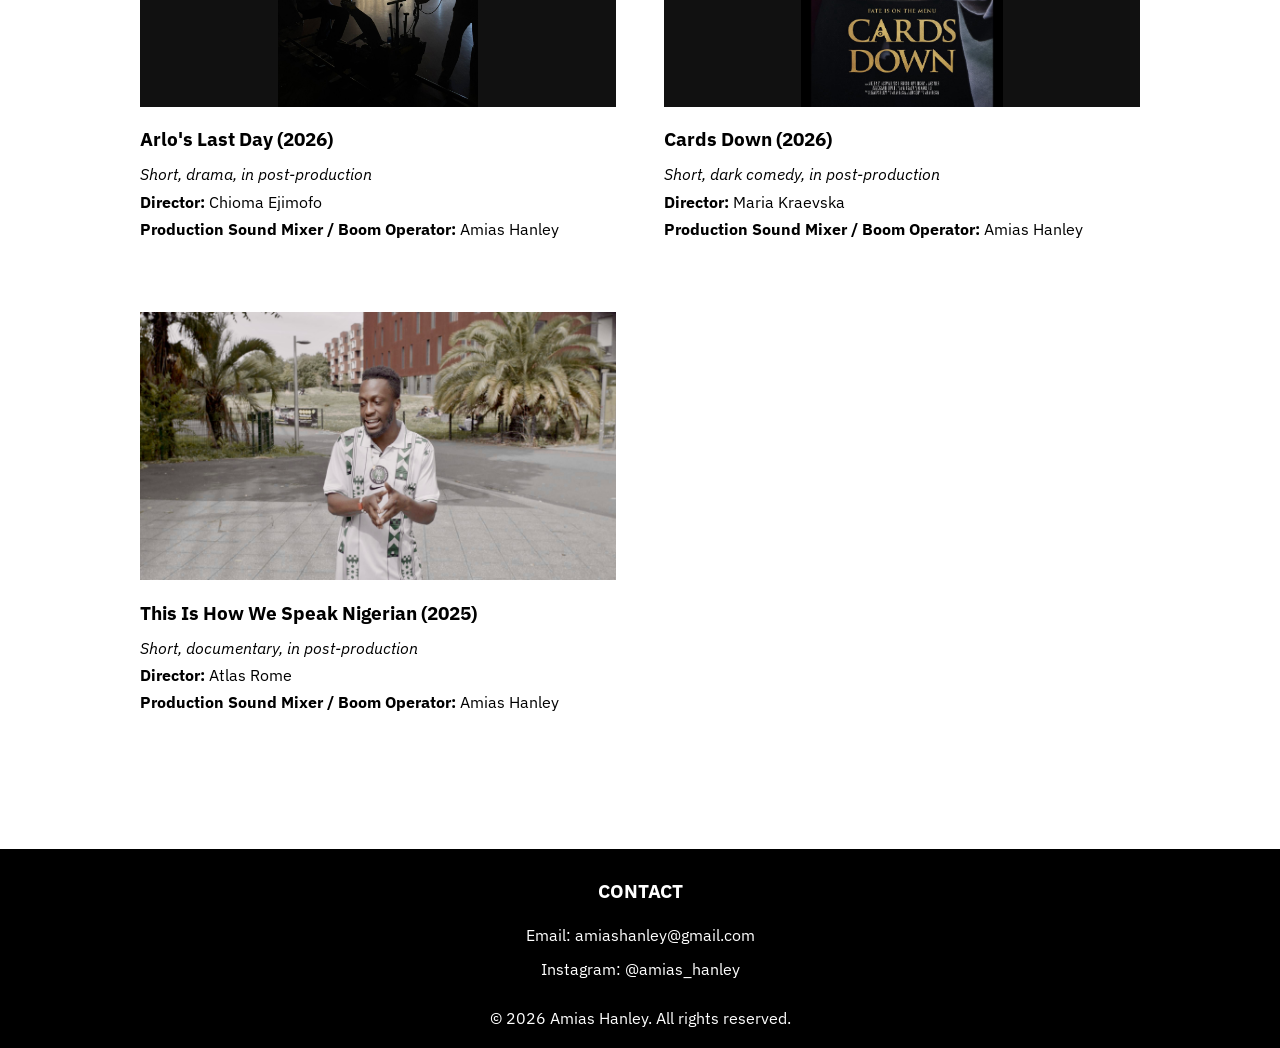
==== commit c10a712d: "Revise production context description in index.html" ====
--- a/index.html
+++ b/index.html
@@ -26,7 +26,7 @@
   <h3>ABOUT</h3>
   <p>I'm a London-based sound recordist and editor working across feature films, shorts, corporate and culture, podcasts, and arts-based moving image.</p>
     
-  <p>I have experience across a range of production contexts, from intimate dialogue scenes to spontaneous action, and from remote locations to studio environments.</p>
+  <p>I work across a range of production contexts, from intimate dialogue and spontaneous action to on-set sound and remote field recording.</p>
 
 <p>Full kit list and rate card available on request.</p>
 
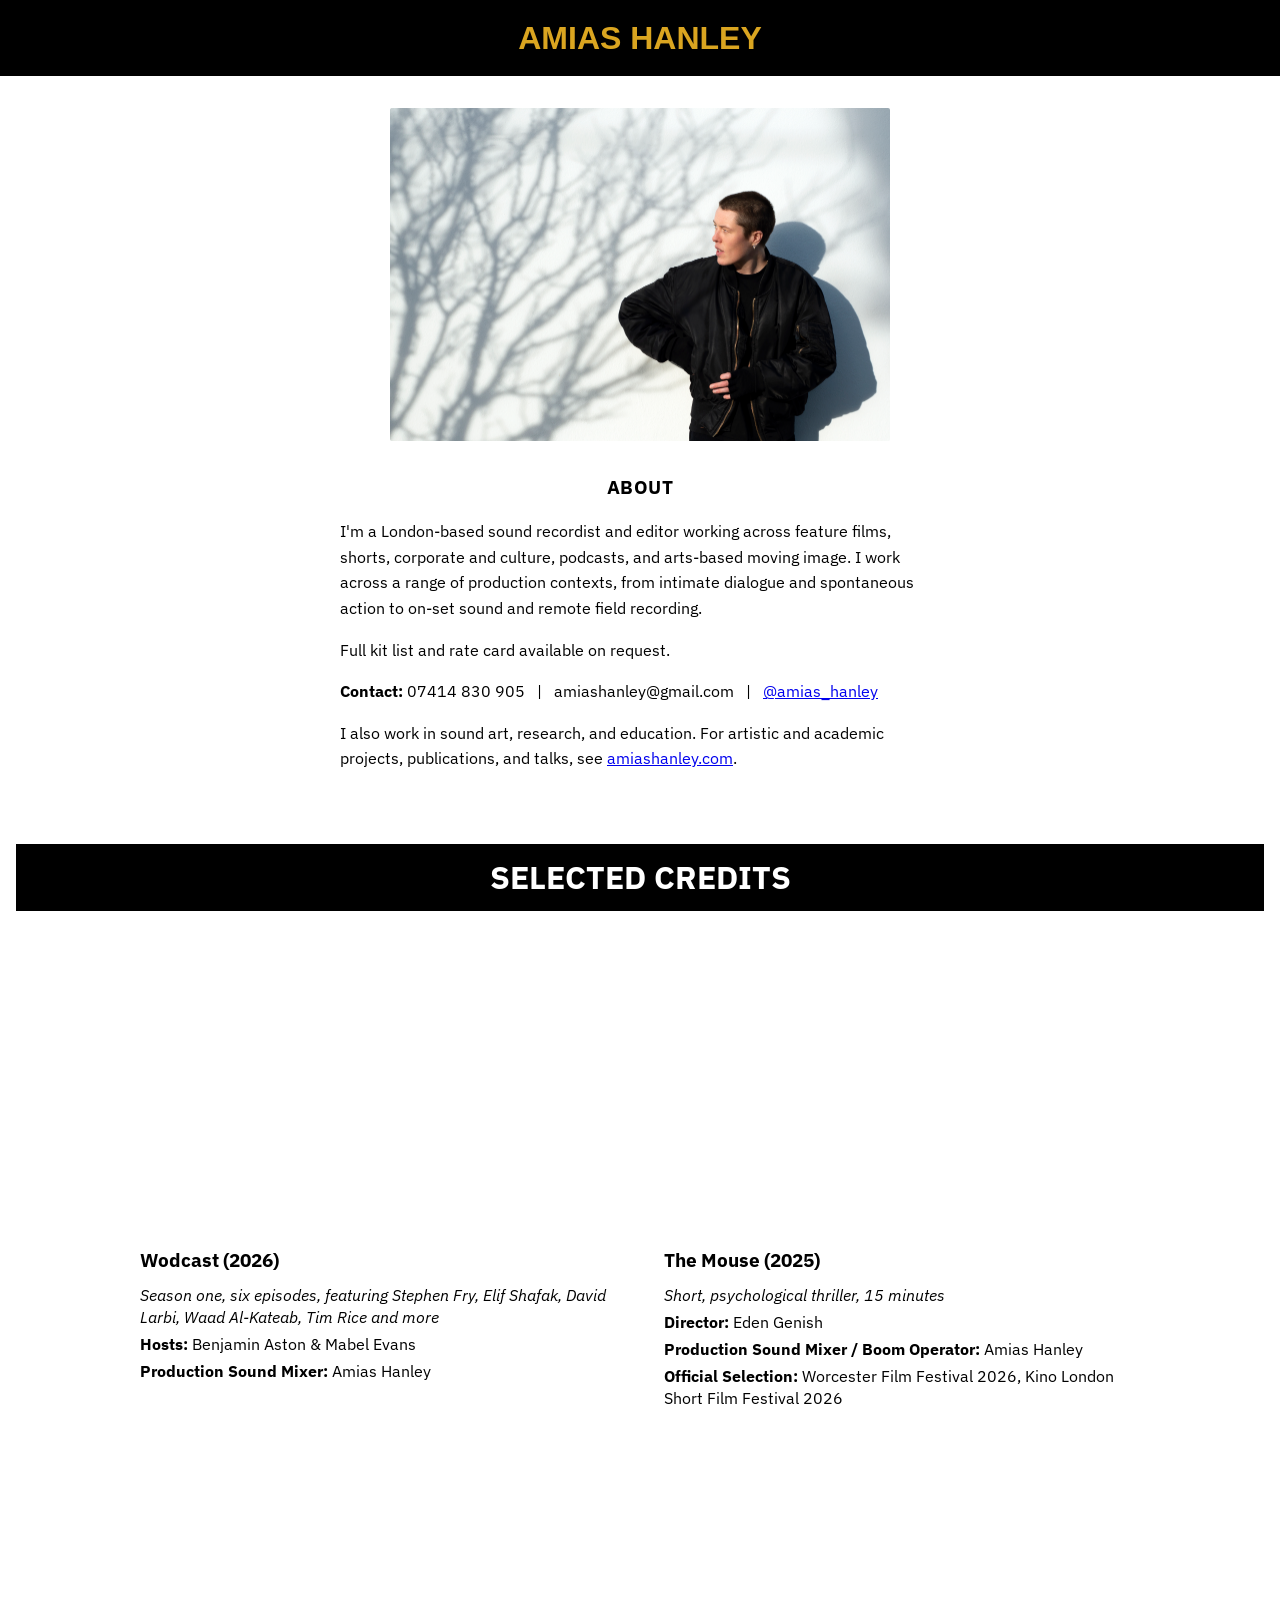
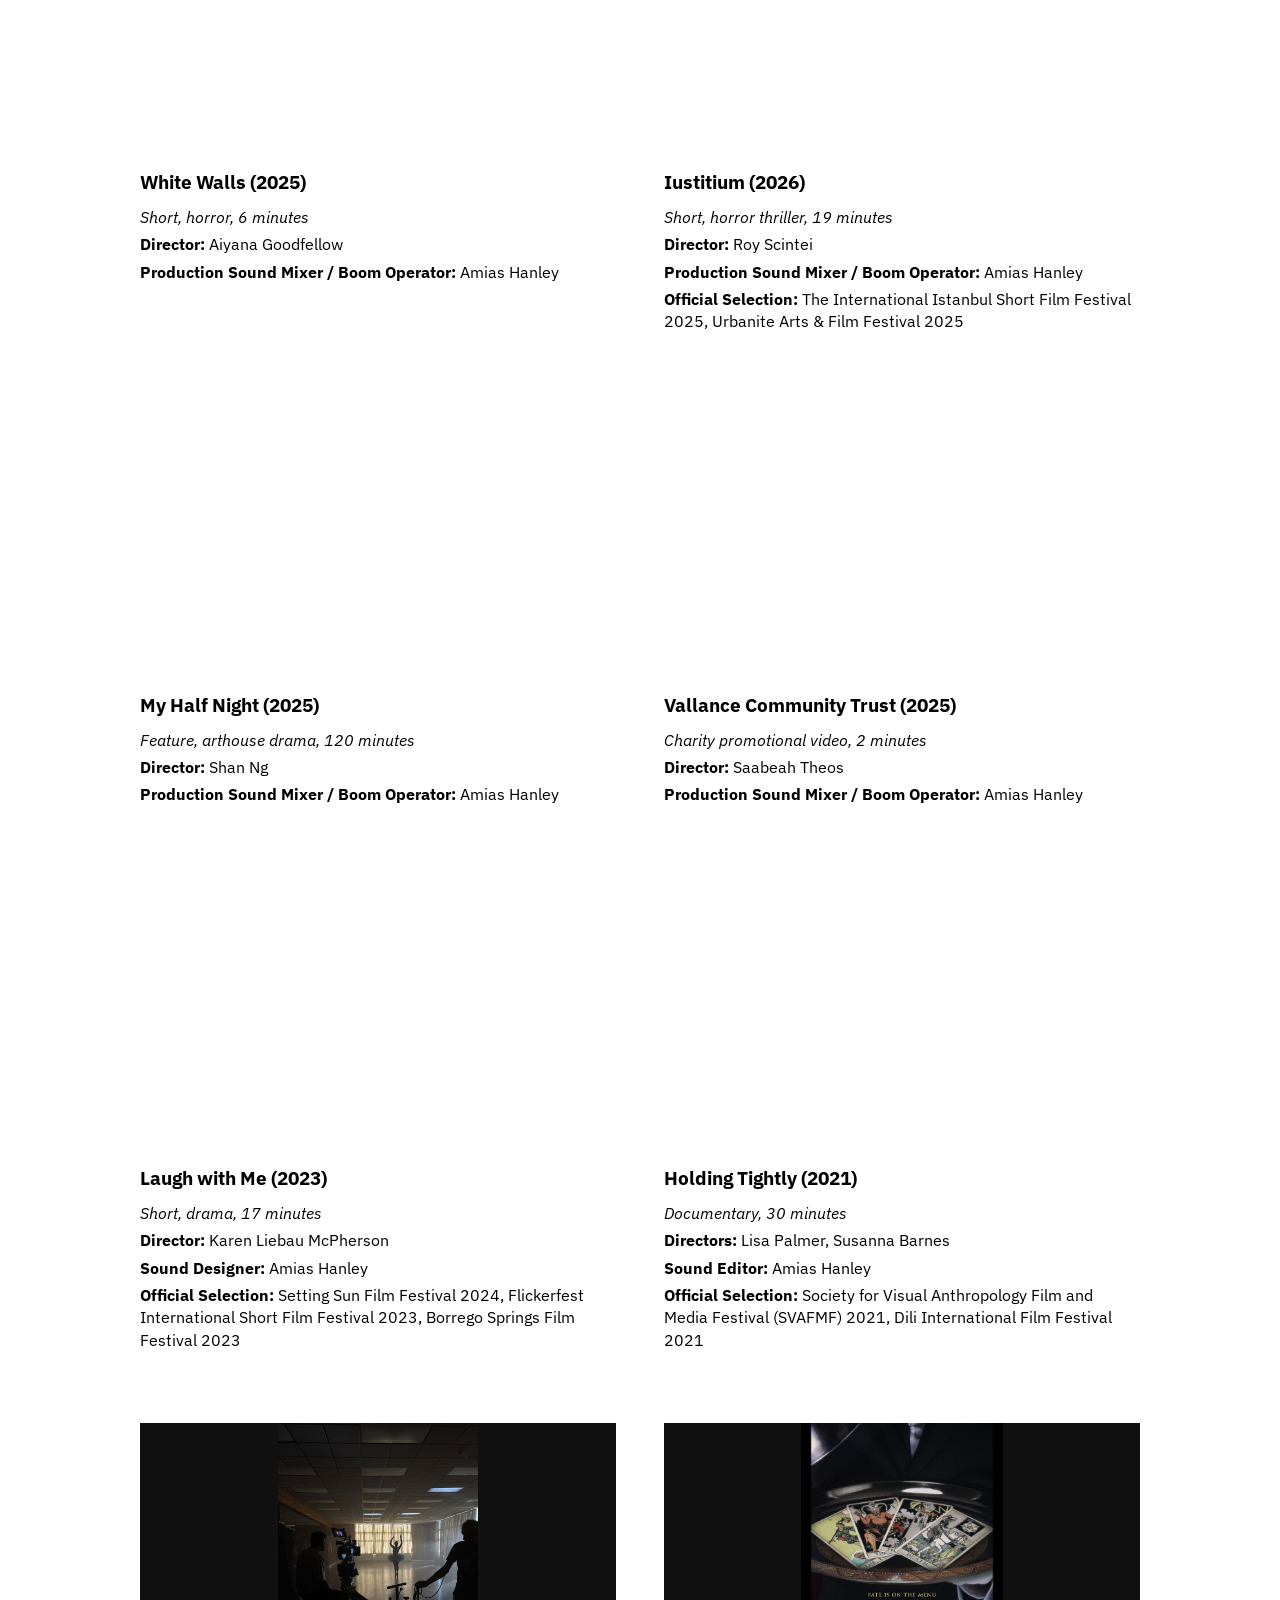
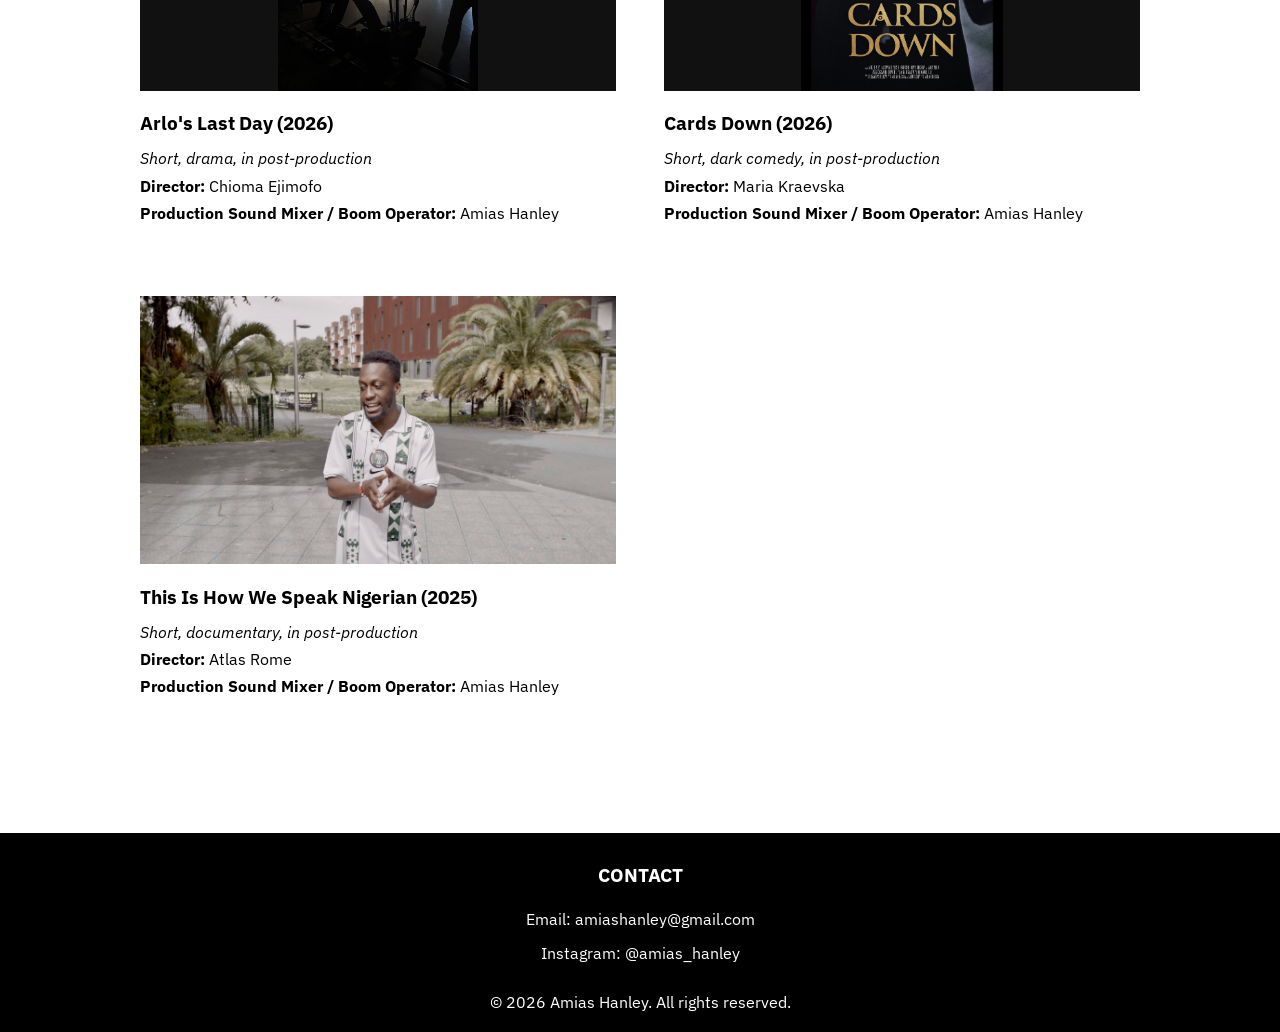
==== commit c35ec17e: "Combine about section paragraphs into one" ====
--- a/index.html
+++ b/index.html
@@ -24,15 +24,13 @@
 <section id="about">
   <img src="images/001-amias-hanley-photo-devika-bilimoria.jpg" alt="Portrait of Amias Hanley. Photo: Devika Bilimoria">
   <h3>ABOUT</h3>
-  <p>I'm a London-based sound recordist and editor working across feature films, shorts, corporate and culture, podcasts, and arts-based moving image.</p>
-    
-  <p>I work across a range of production contexts, from intimate dialogue and spontaneous action to on-set sound and remote field recording.</p>
+  <p>I'm a London-based sound recordist and editor working across feature films, shorts, corporate and culture, podcasts, and arts-based moving image. I work across a range of production contexts, from intimate dialogue and spontaneous action to on-set sound and remote field recording.</p>
 
 <p>Full kit list and rate card available on request.</p>
 
 <p><strong>Contact:</strong> 07414 830 905 &nbsp; | &nbsp; amiashanley@gmail.com &nbsp; | &nbsp; <a href="https://instagram.com/amias_hanley" target="_blank">@amias_hanley</a></p>
 
-<p>I also work across sound art, research, and education. For artistic and academic projects, publications, and talks, see <a href="https://www.amiashanley.com" target="_blank">amiashanley.com</a>.</p>
+<p>I also work in sound art, research, and education. For artistic and academic projects, publications, and talks, see <a href="https://www.amiashanley.com" target="_blank">amiashanley.com</a>.</p>
 </section>
 
 <!-- Film Section: Video Grid -->
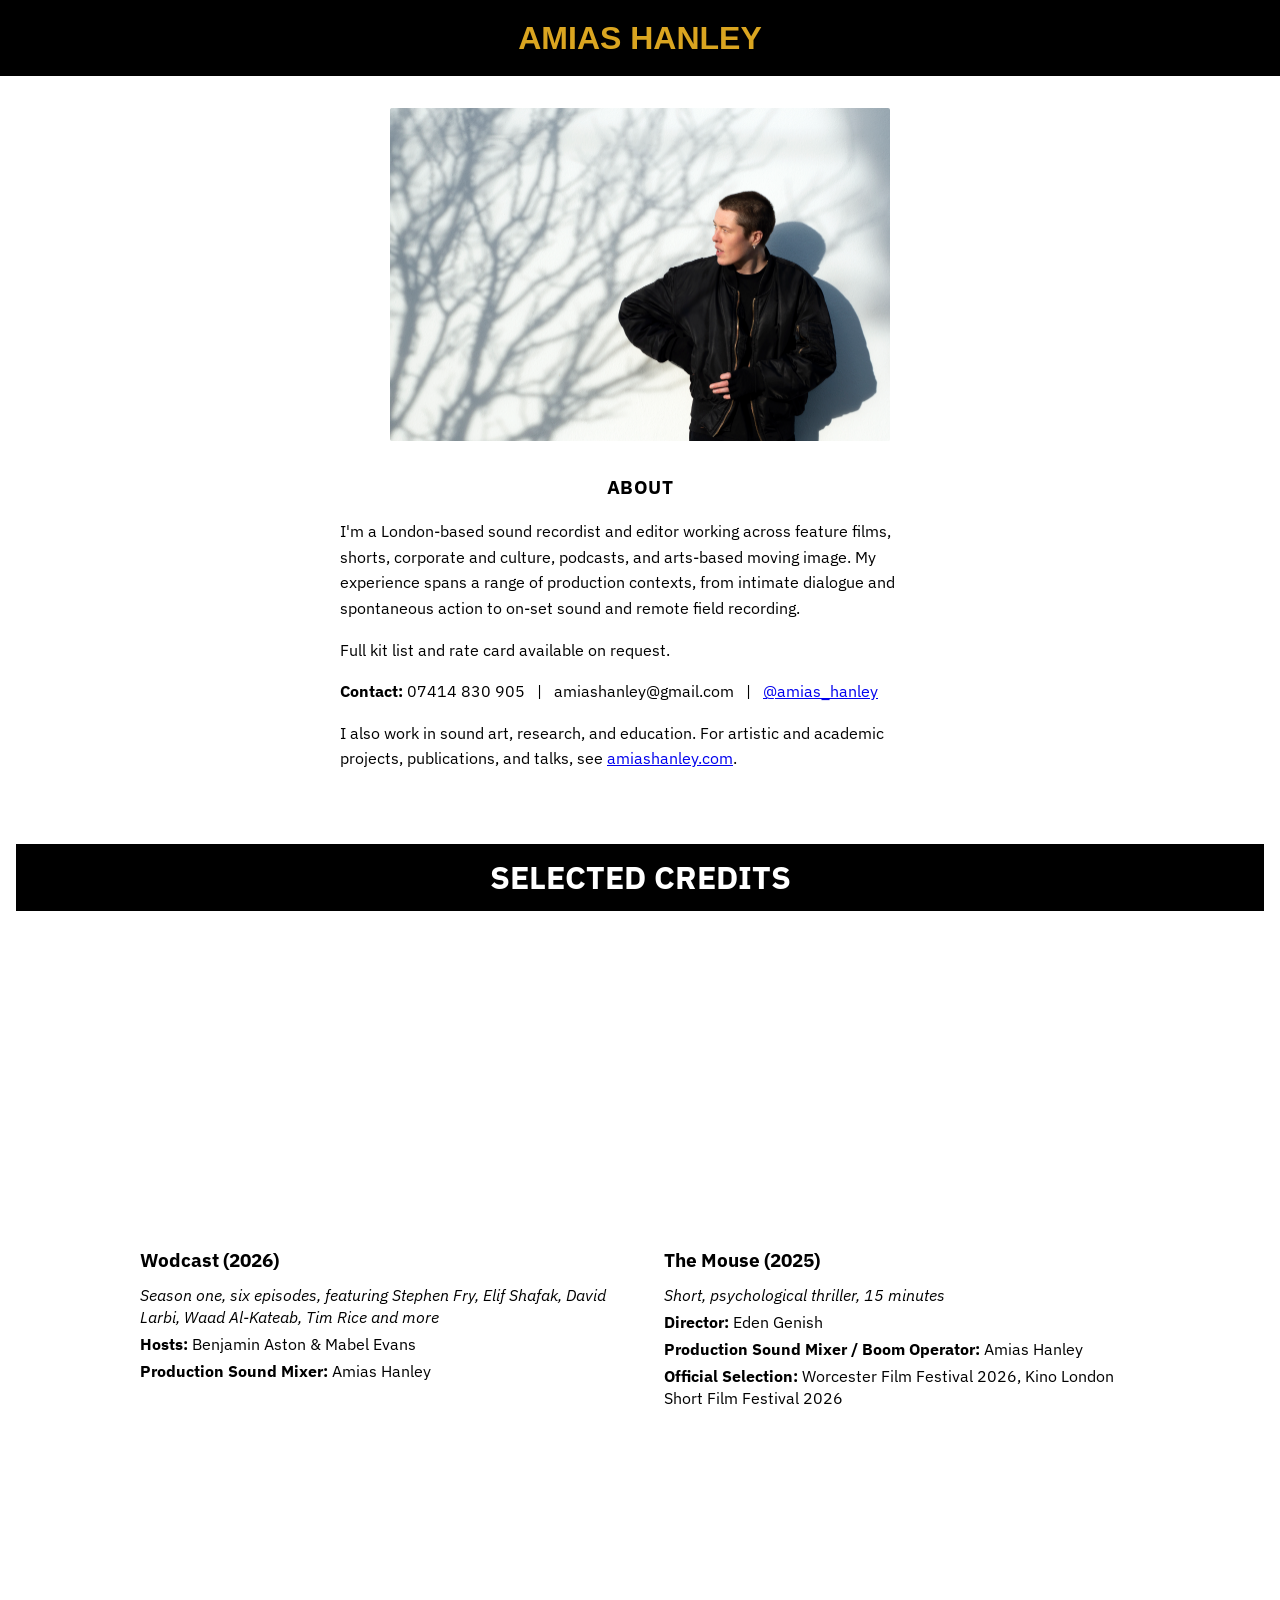
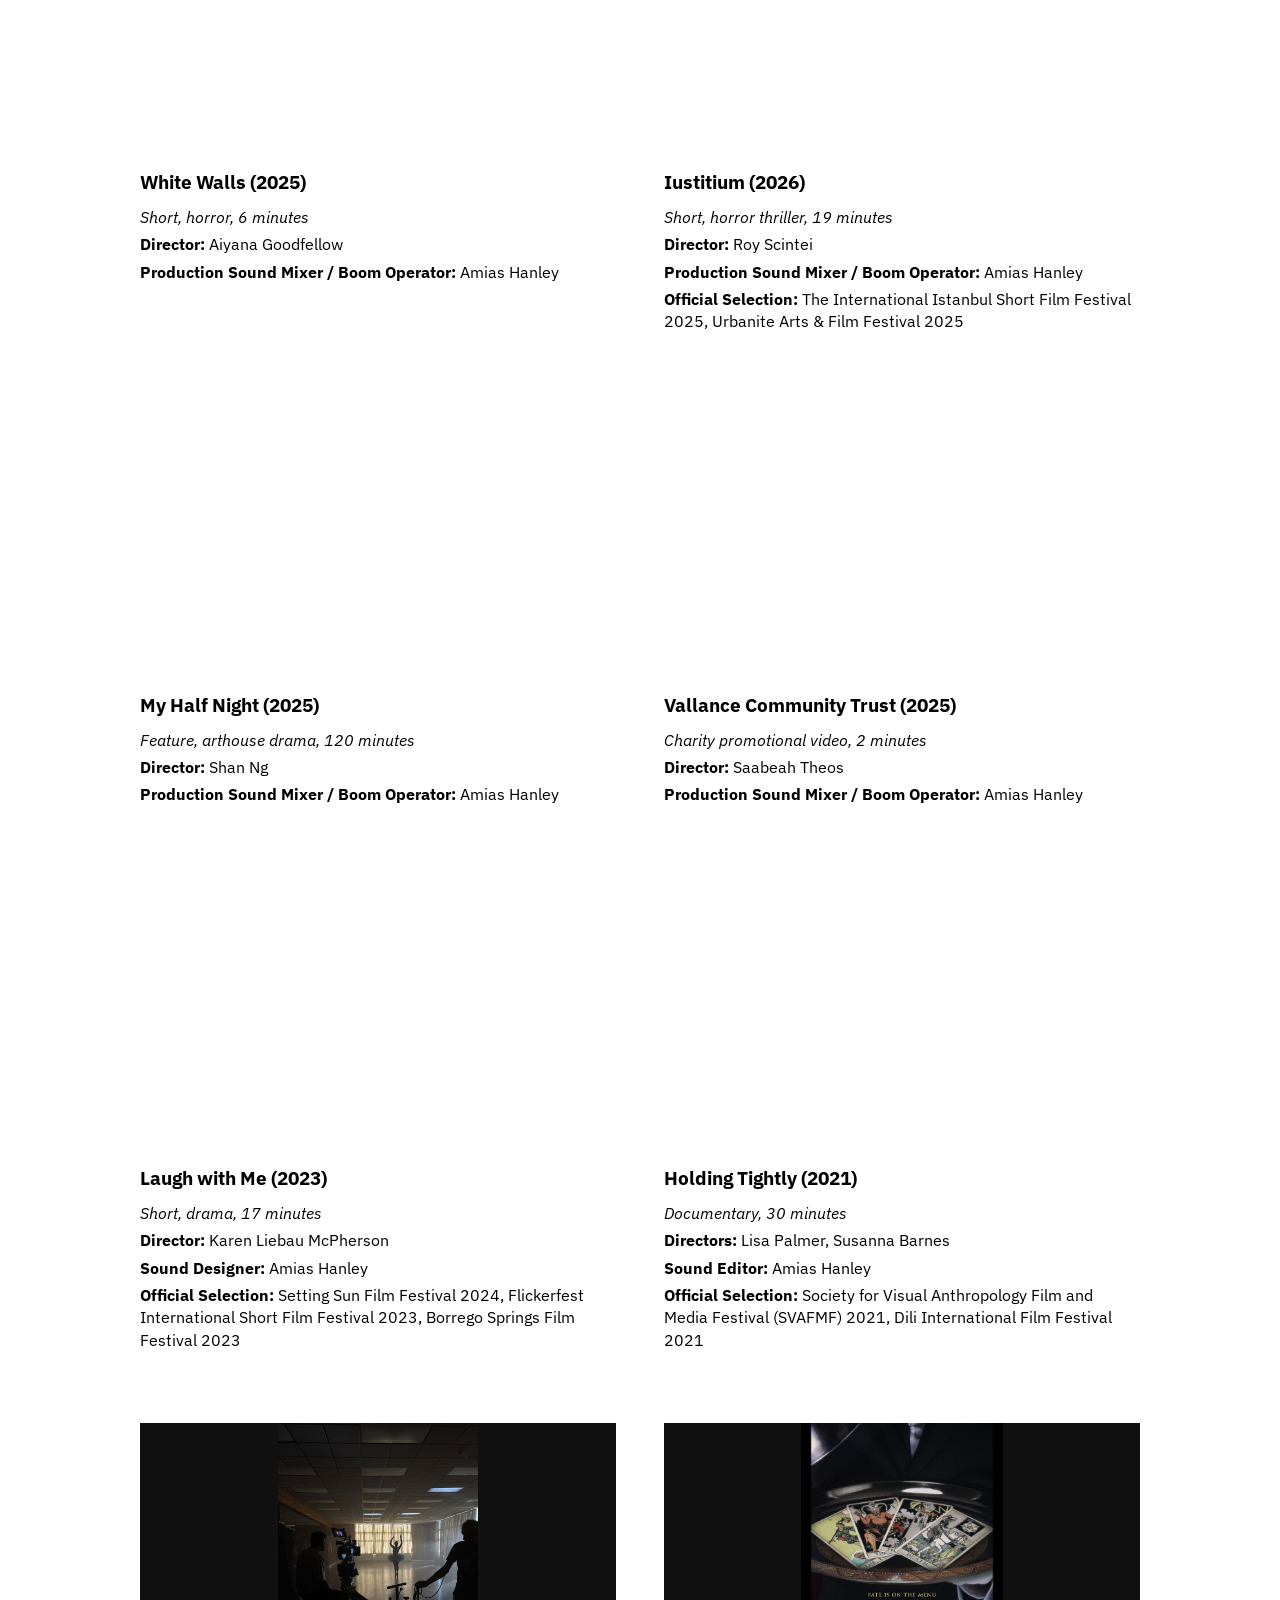
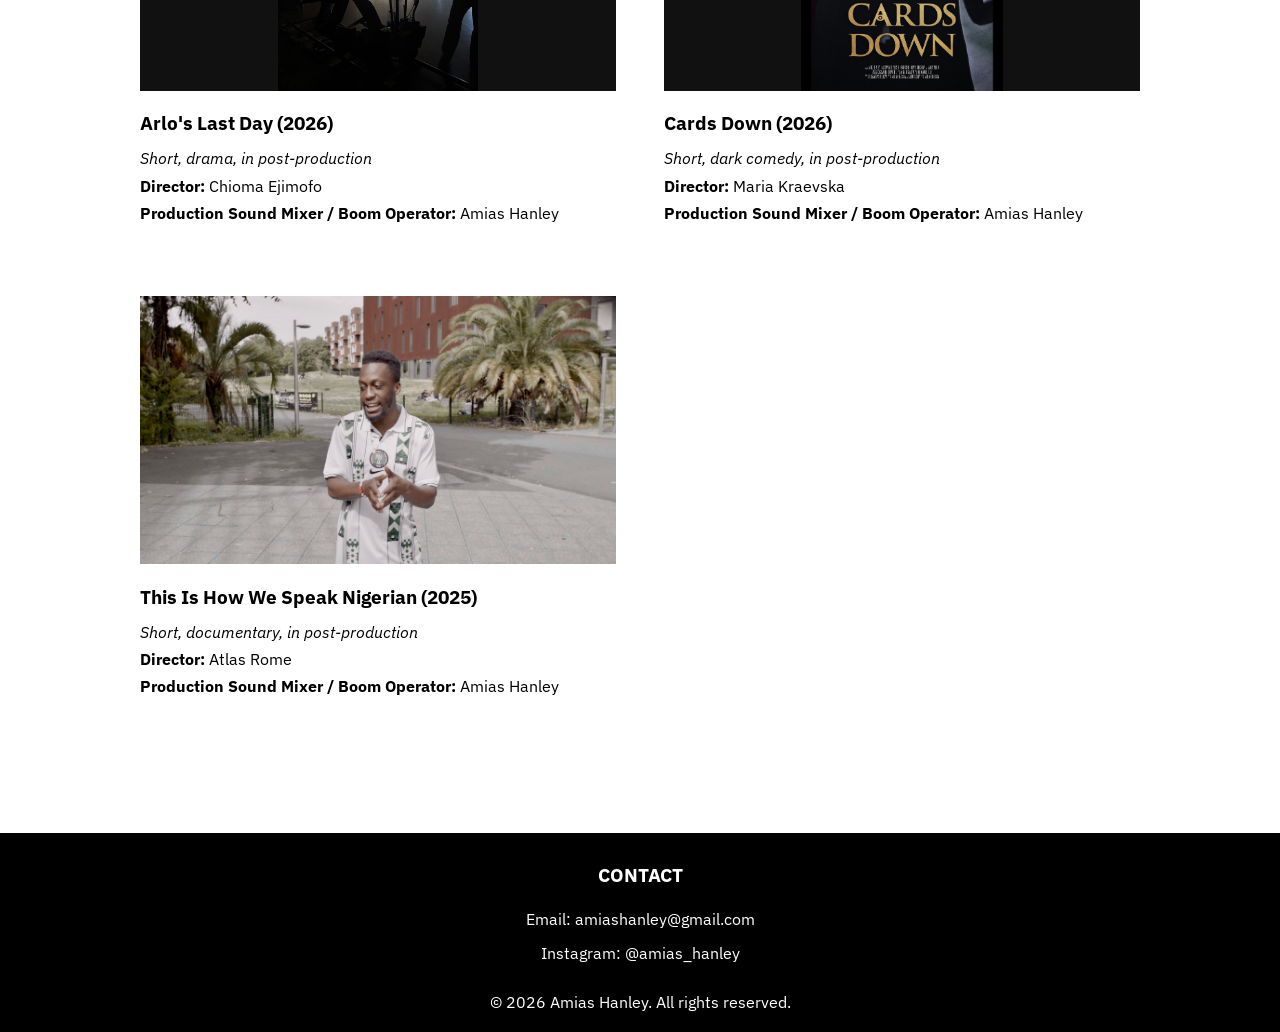
==== commit 8b84c02e: "Revise about section description for clarity Updated the description to clarify experience across pr" ====
--- a/index.html
+++ b/index.html
@@ -24,7 +24,7 @@
 <section id="about">
   <img src="images/001-amias-hanley-photo-devika-bilimoria.jpg" alt="Portrait of Amias Hanley. Photo: Devika Bilimoria">
   <h3>ABOUT</h3>
-  <p>I'm a London-based sound recordist and editor working across feature films, shorts, corporate and culture, podcasts, and arts-based moving image. I work across a range of production contexts, from intimate dialogue and spontaneous action to on-set sound and remote field recording.</p>
+  <p>I'm a London-based sound recordist and editor working across feature films, shorts, corporate and culture, podcasts, and arts-based moving image. My experience spans a range of production contexts, from intimate dialogue and spontaneous action to on-set sound and remote field recording.</p>
 
 <p>Full kit list and rate card available on request.</p>
 
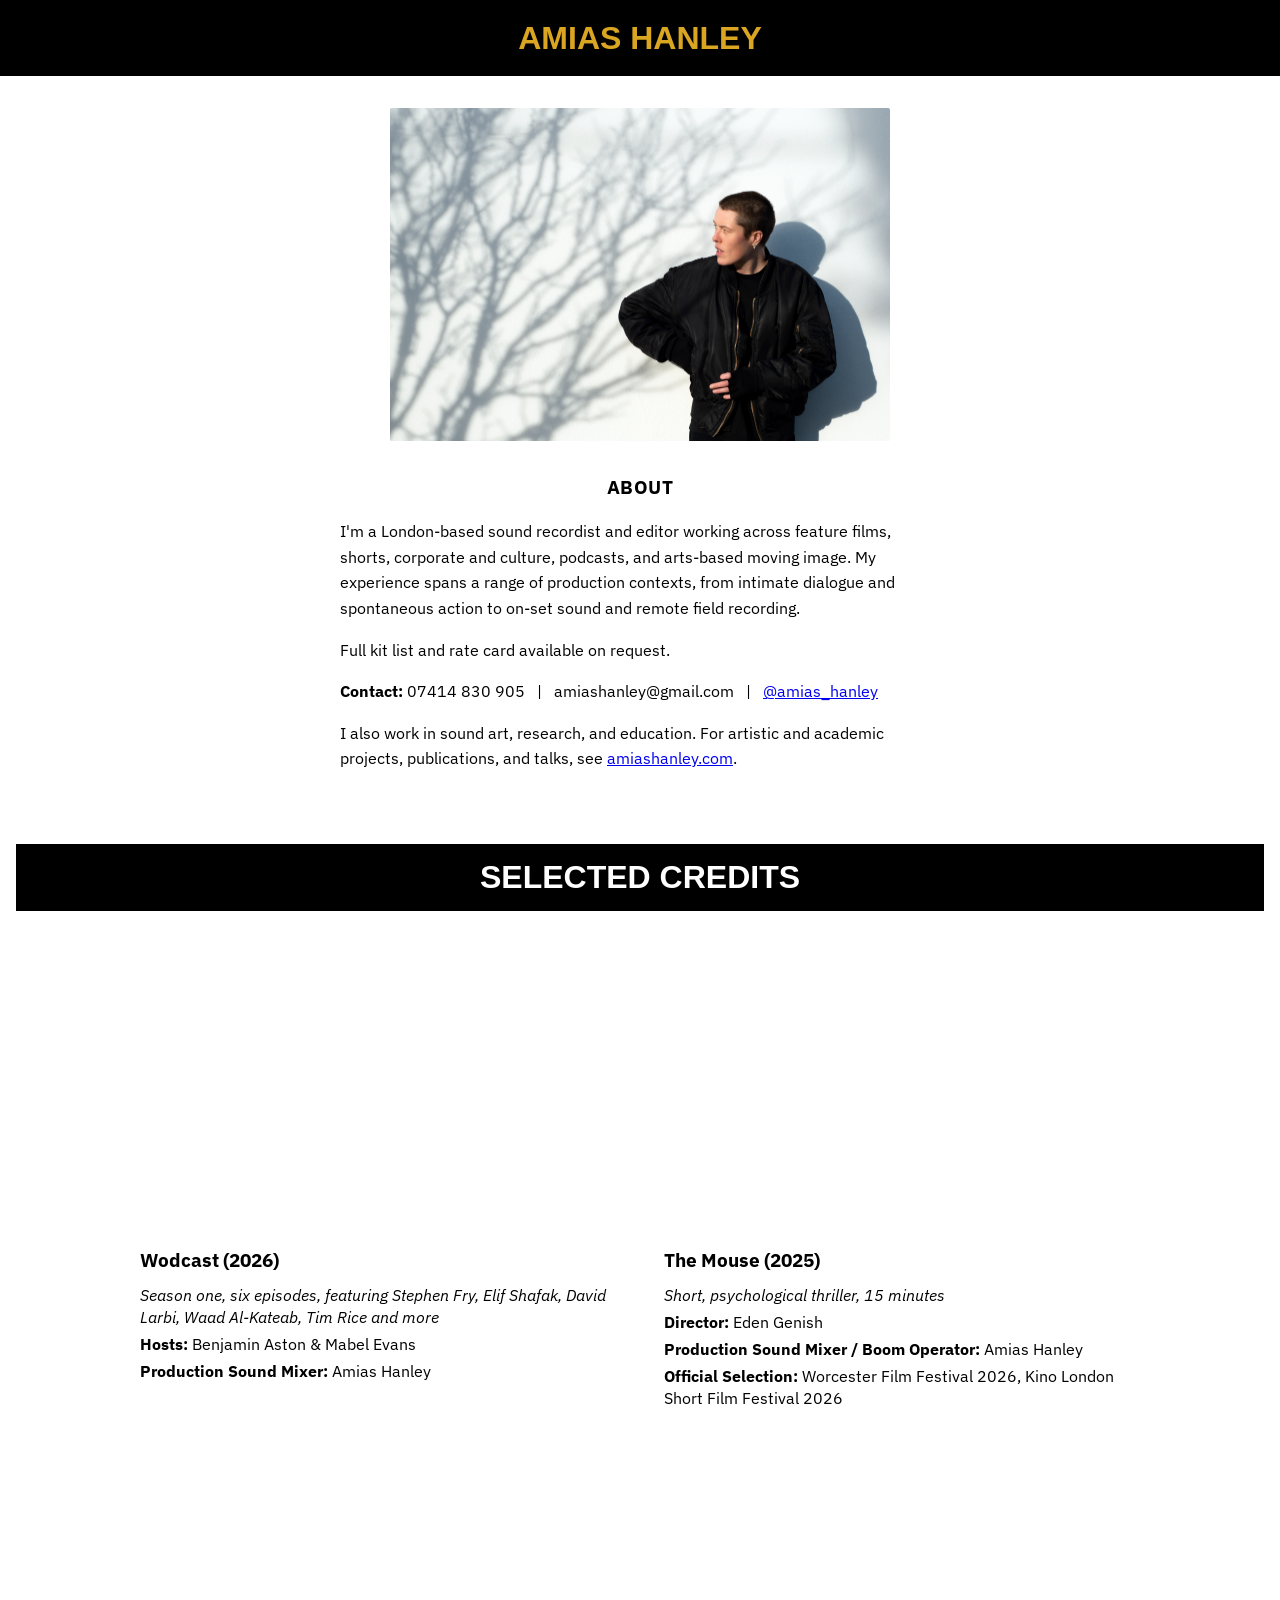
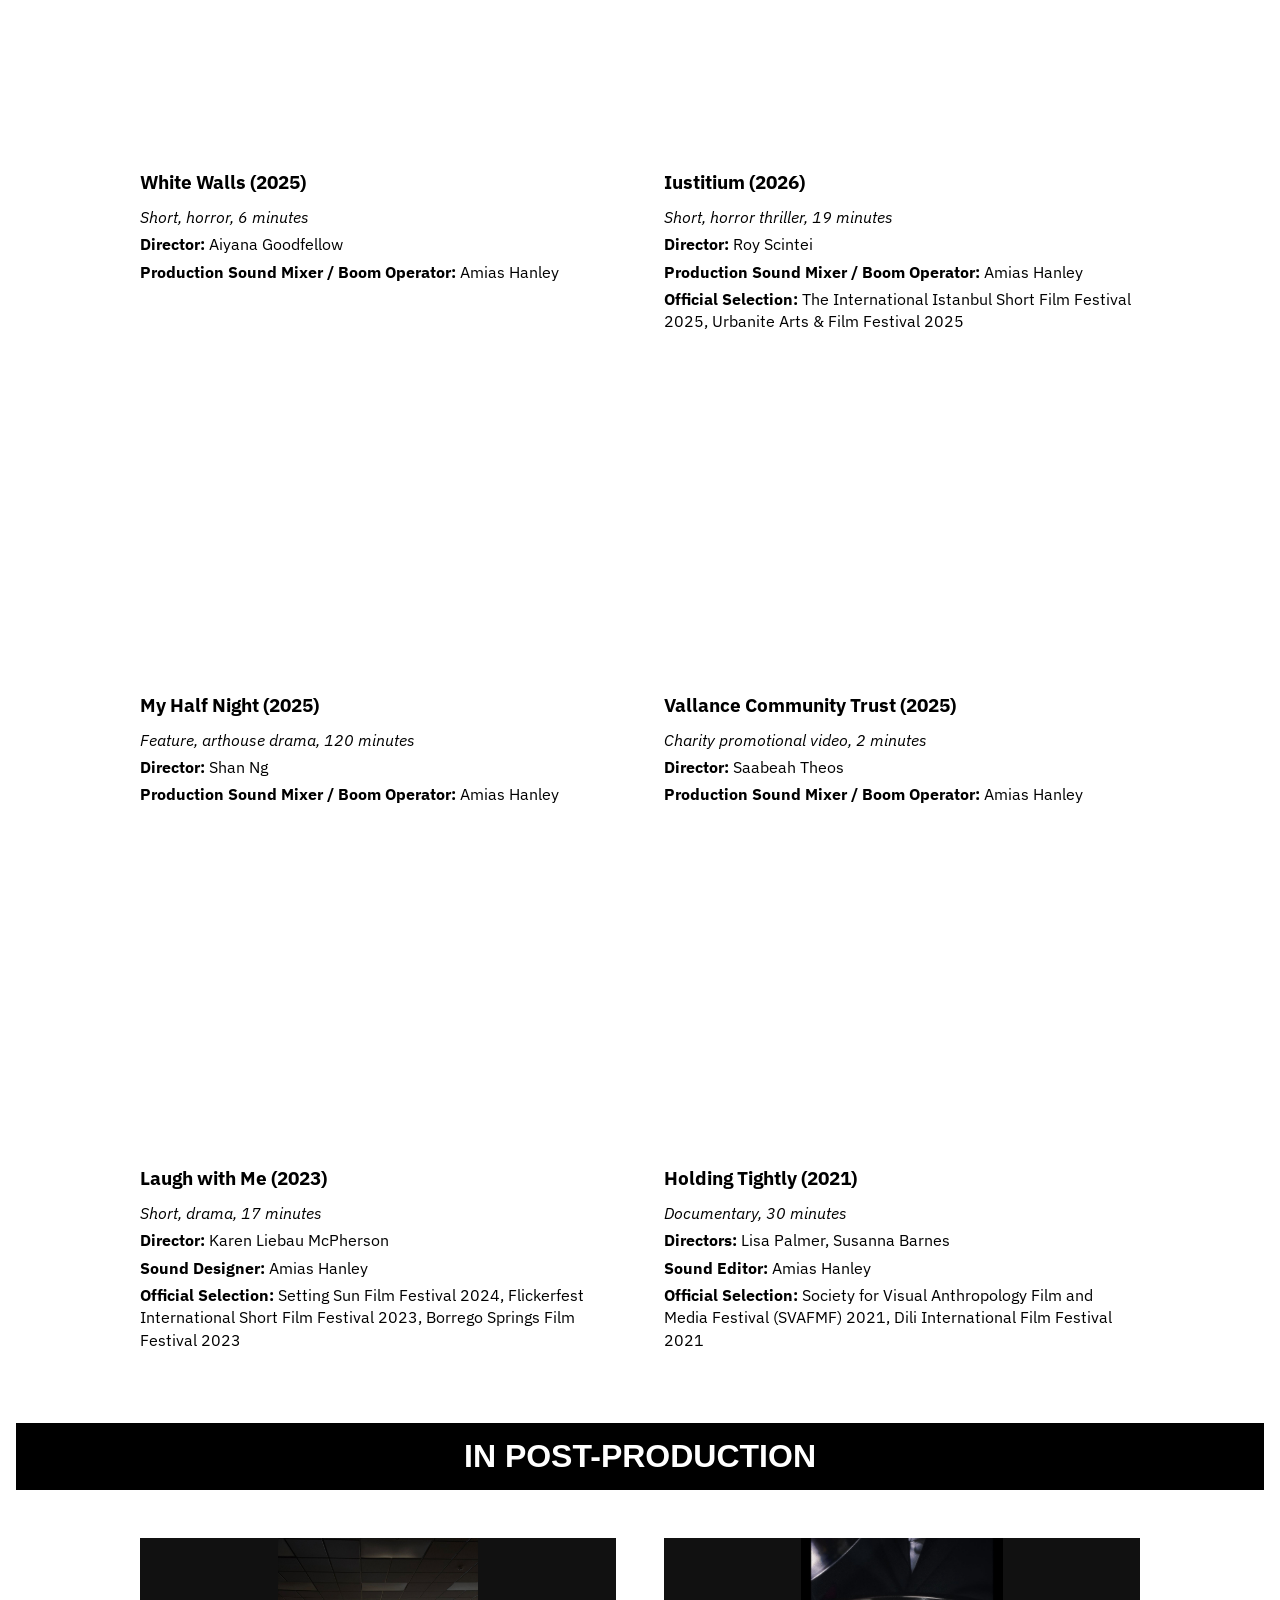
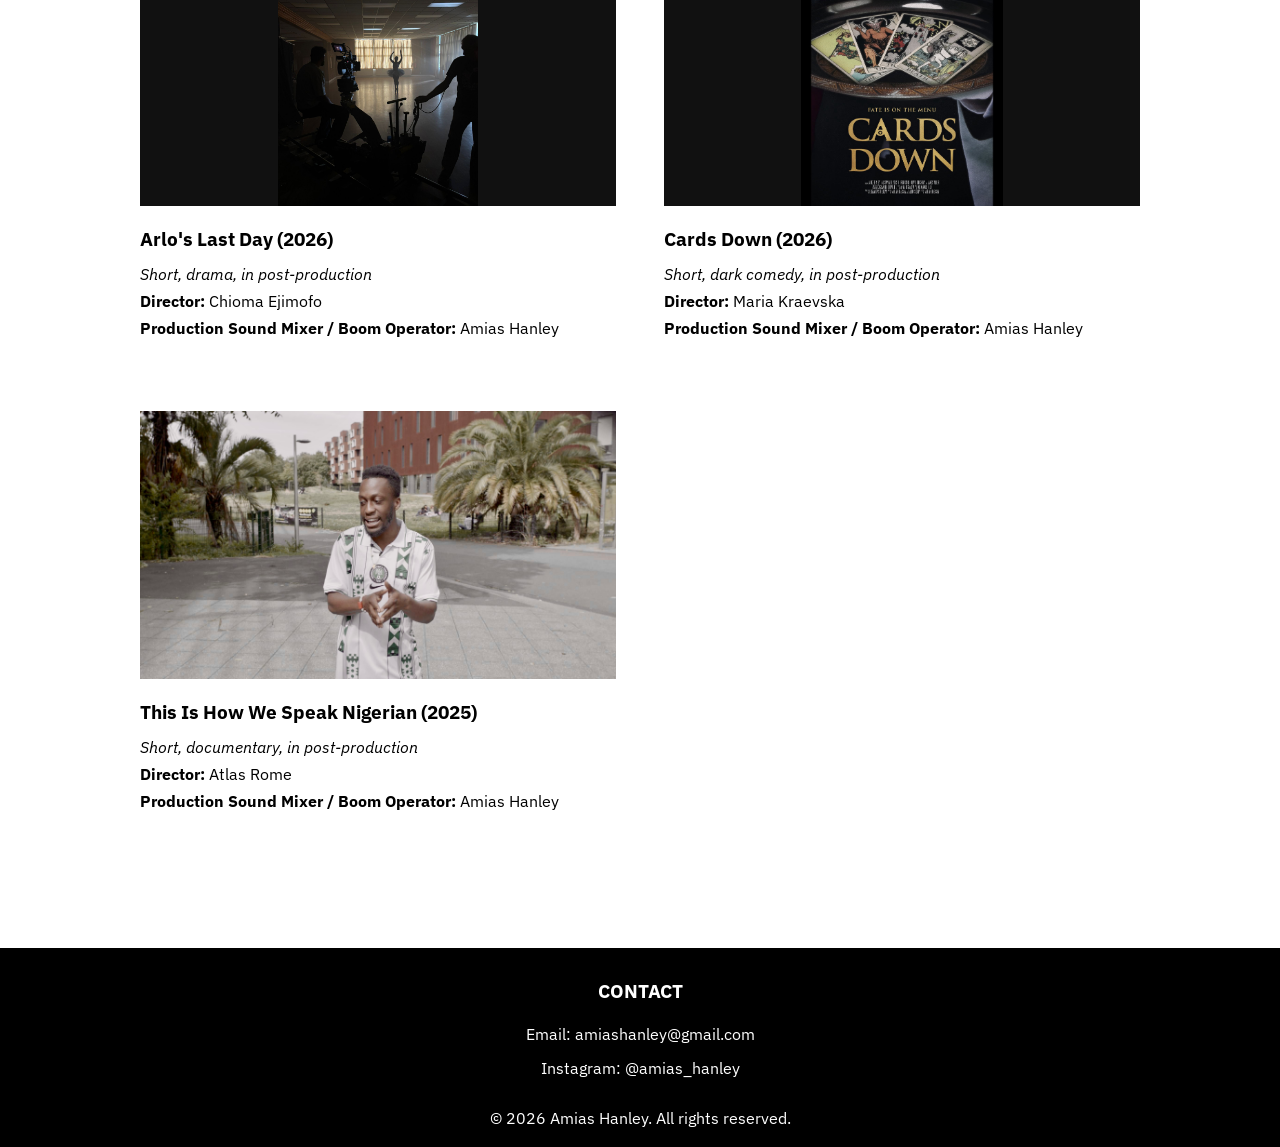
==== commit 8d87be37: "Add section for films in post-production" ====
--- a/index.html
+++ b/index.html
@@ -186,6 +186,12 @@
       </div>
     </div>
 
+    </div>
+
+<h2 class="film-heading">In Post-Production</h2>
+
+<div class="content-grid">
+    
     <!-- Arlo's Last Day: still in post -->
     <div class="content-item">
       <div class="video-container is-poster">
--- a/style.css
+++ b/style.css
@@ -71,7 +71,7 @@
 }
 
 .film-heading {
-  font-family: "IBM Plex Sans", sans-serif;
+  font-family: Arial, sans-serif;
   font-size: 2rem;
   text-align: center;
   margin: 1.5rem auto;
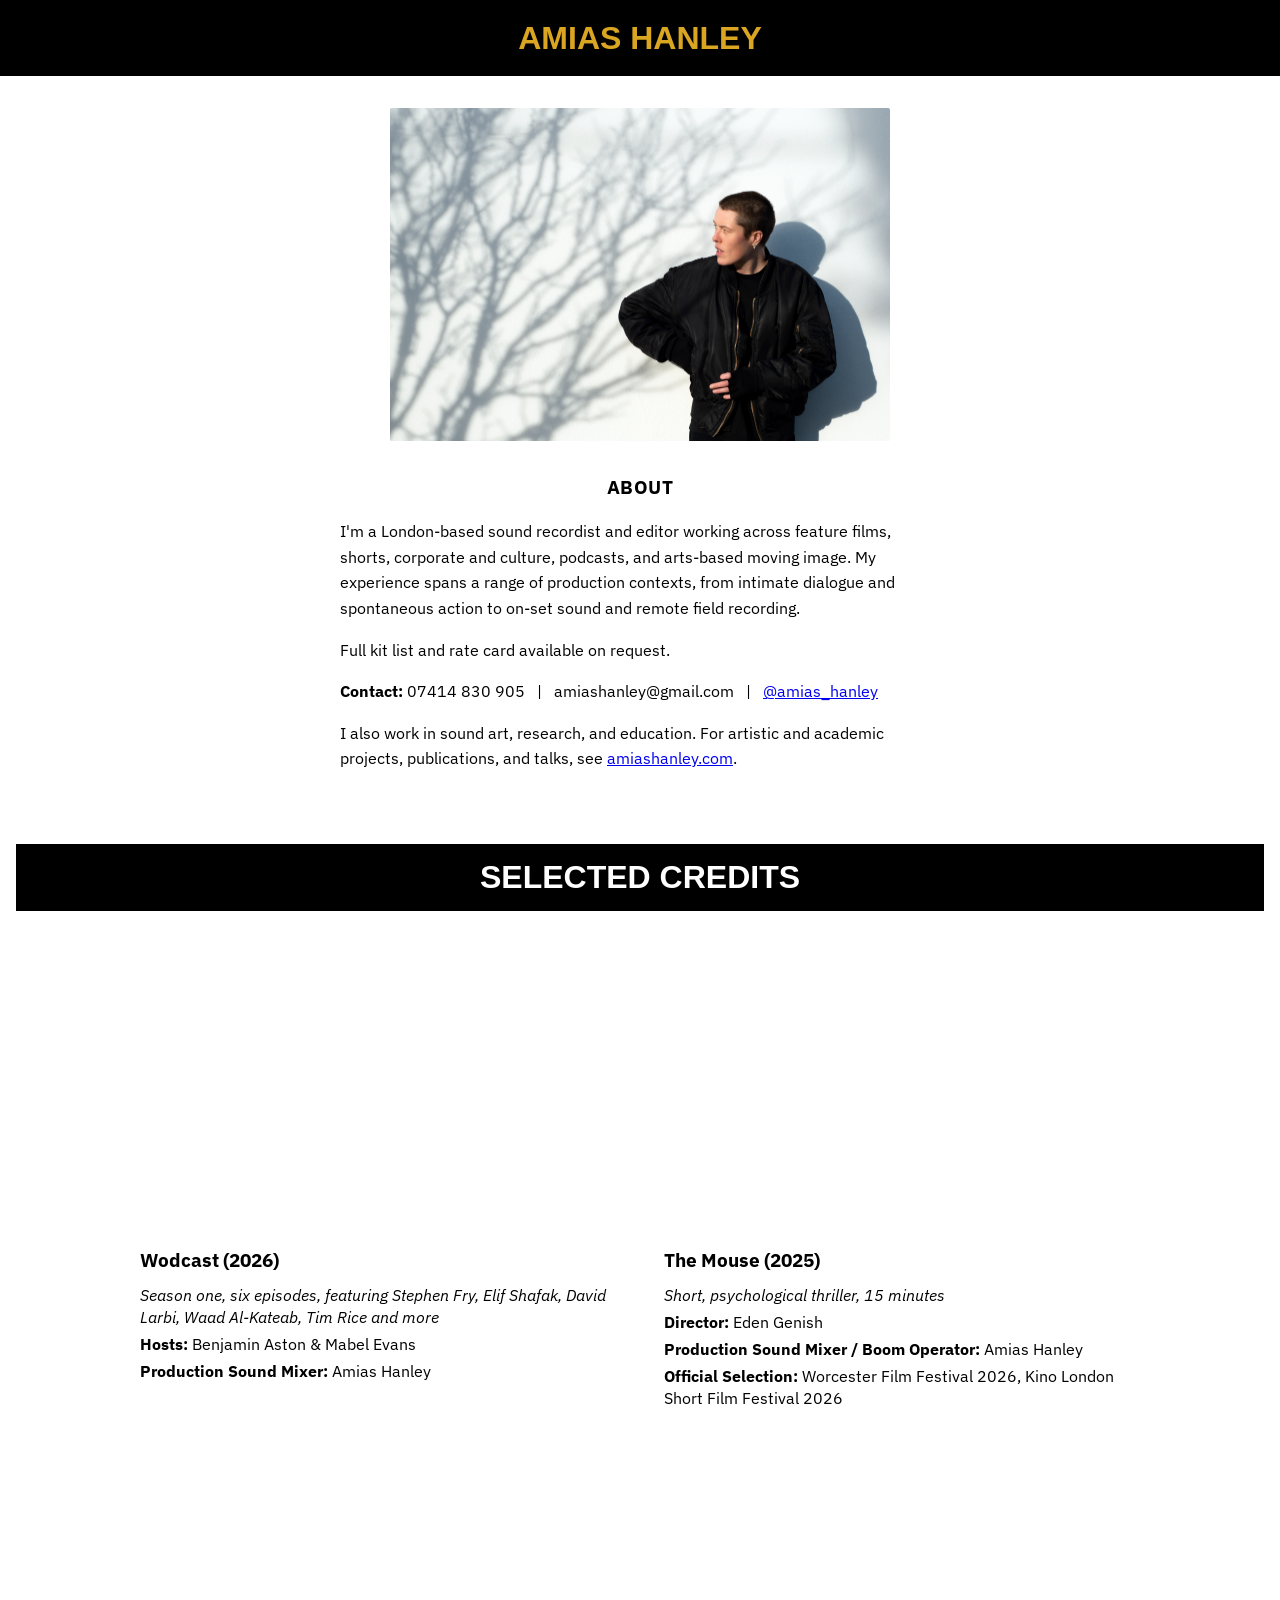
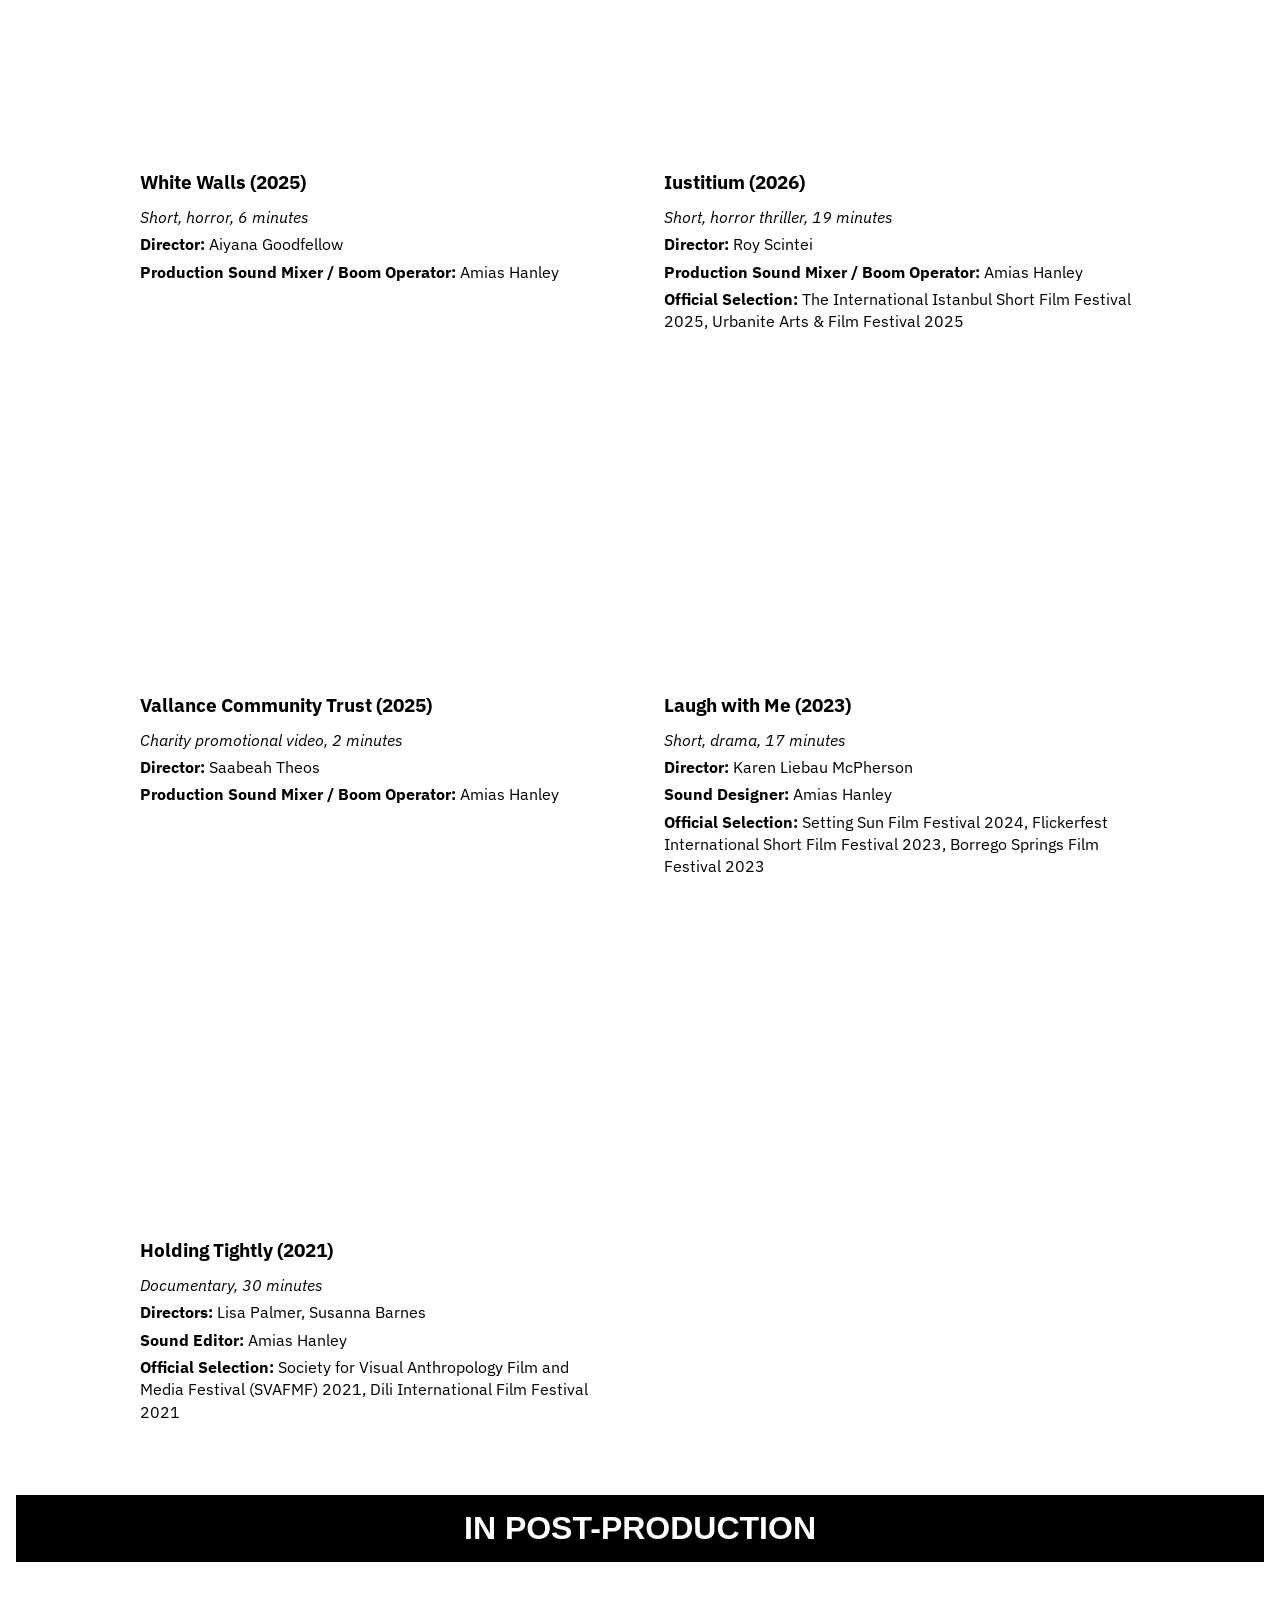
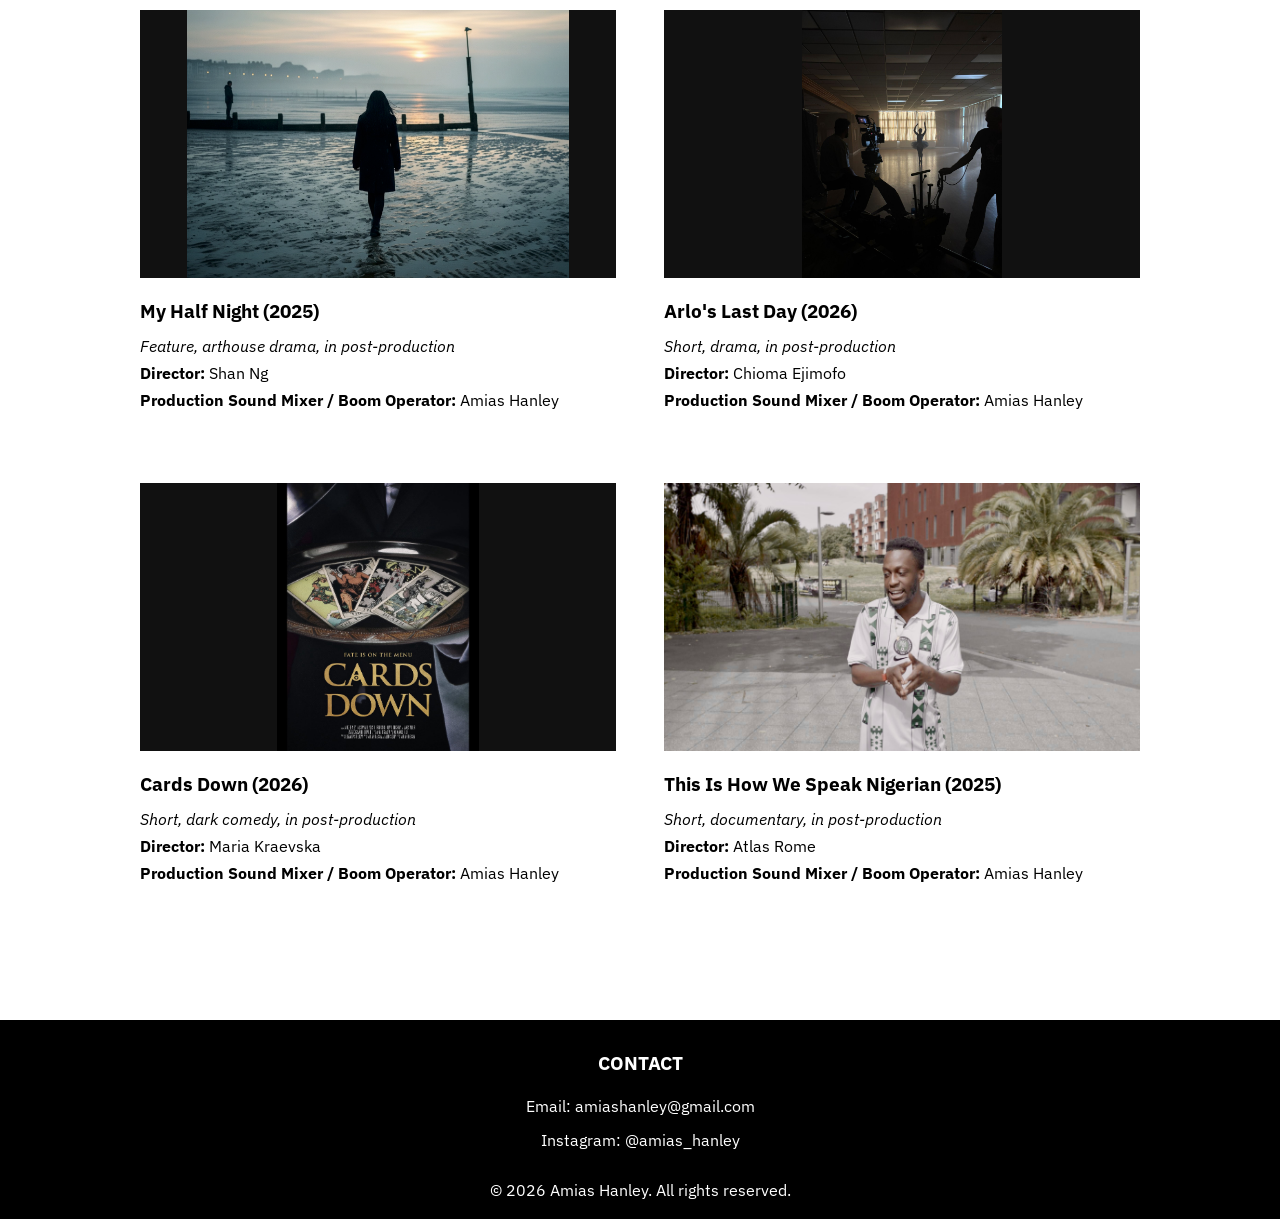
==== commit df28cc54: "Refactor 'My Half Night' section to post-production Removed 'My Half Night' section from the main co" ====
--- a/index.html
+++ b/index.html
@@ -109,25 +109,6 @@
     <p><strong>Official Selection:</strong> The International Istanbul Short Film Festival 2025, Urbanite Arts & Film Festival 2025</p>
   </div>
 </div>
-
-    <!-- My Half Night -->
-    <div class="content-item">
-      <div class="video-container">
-        <iframe 
-          src="https://www.youtube.com/embed/kbrAOAvagnM" 
-          title="YouTube video player" 
-          frameborder="0" 
-          allow="accelerometer; autoplay; clipboard-write; encrypted-media; gyroscope; picture-in-picture" 
-          allowfullscreen>
-        </iframe>
-      </div>
-      <div class="project">
-        <h3>My Half Night (2025)</h3>
-        <p><em>Feature, arthouse drama, 120 minutes</em></p>
-        <p><strong>Director:</strong> Shan Ng</p>
-        <p><strong>Production Sound Mixer / Boom Operator:</strong> Amias Hanley</p>
-      </div>
-    </div>
 
     <!-- Vallance Community Trust -->
 <div class="content-item">
@@ -191,7 +172,20 @@
 <h2 class="film-heading">In Post-Production</h2>
 
 <div class="content-grid">
-    
+
+    <!-- My Half Night: pulled from Selected Credits, still in post -->
+    <div class="content-item">
+      <div class="video-container is-poster">
+        <img src="images/002-my-half-night.png" alt="My Half Night">
+      </div>
+      <div class="project">
+        <h3>My Half Night (2025)</h3>
+        <p><em>Feature, arthouse drama, in post-production</em></p>
+        <p><strong>Director:</strong> Shan Ng</p>
+        <p><strong>Production Sound Mixer / Boom Operator:</strong> Amias Hanley</p>
+      </div>
+    </div>
+
     <!-- Arlo's Last Day: still in post -->
     <div class="content-item">
       <div class="video-container is-poster">
